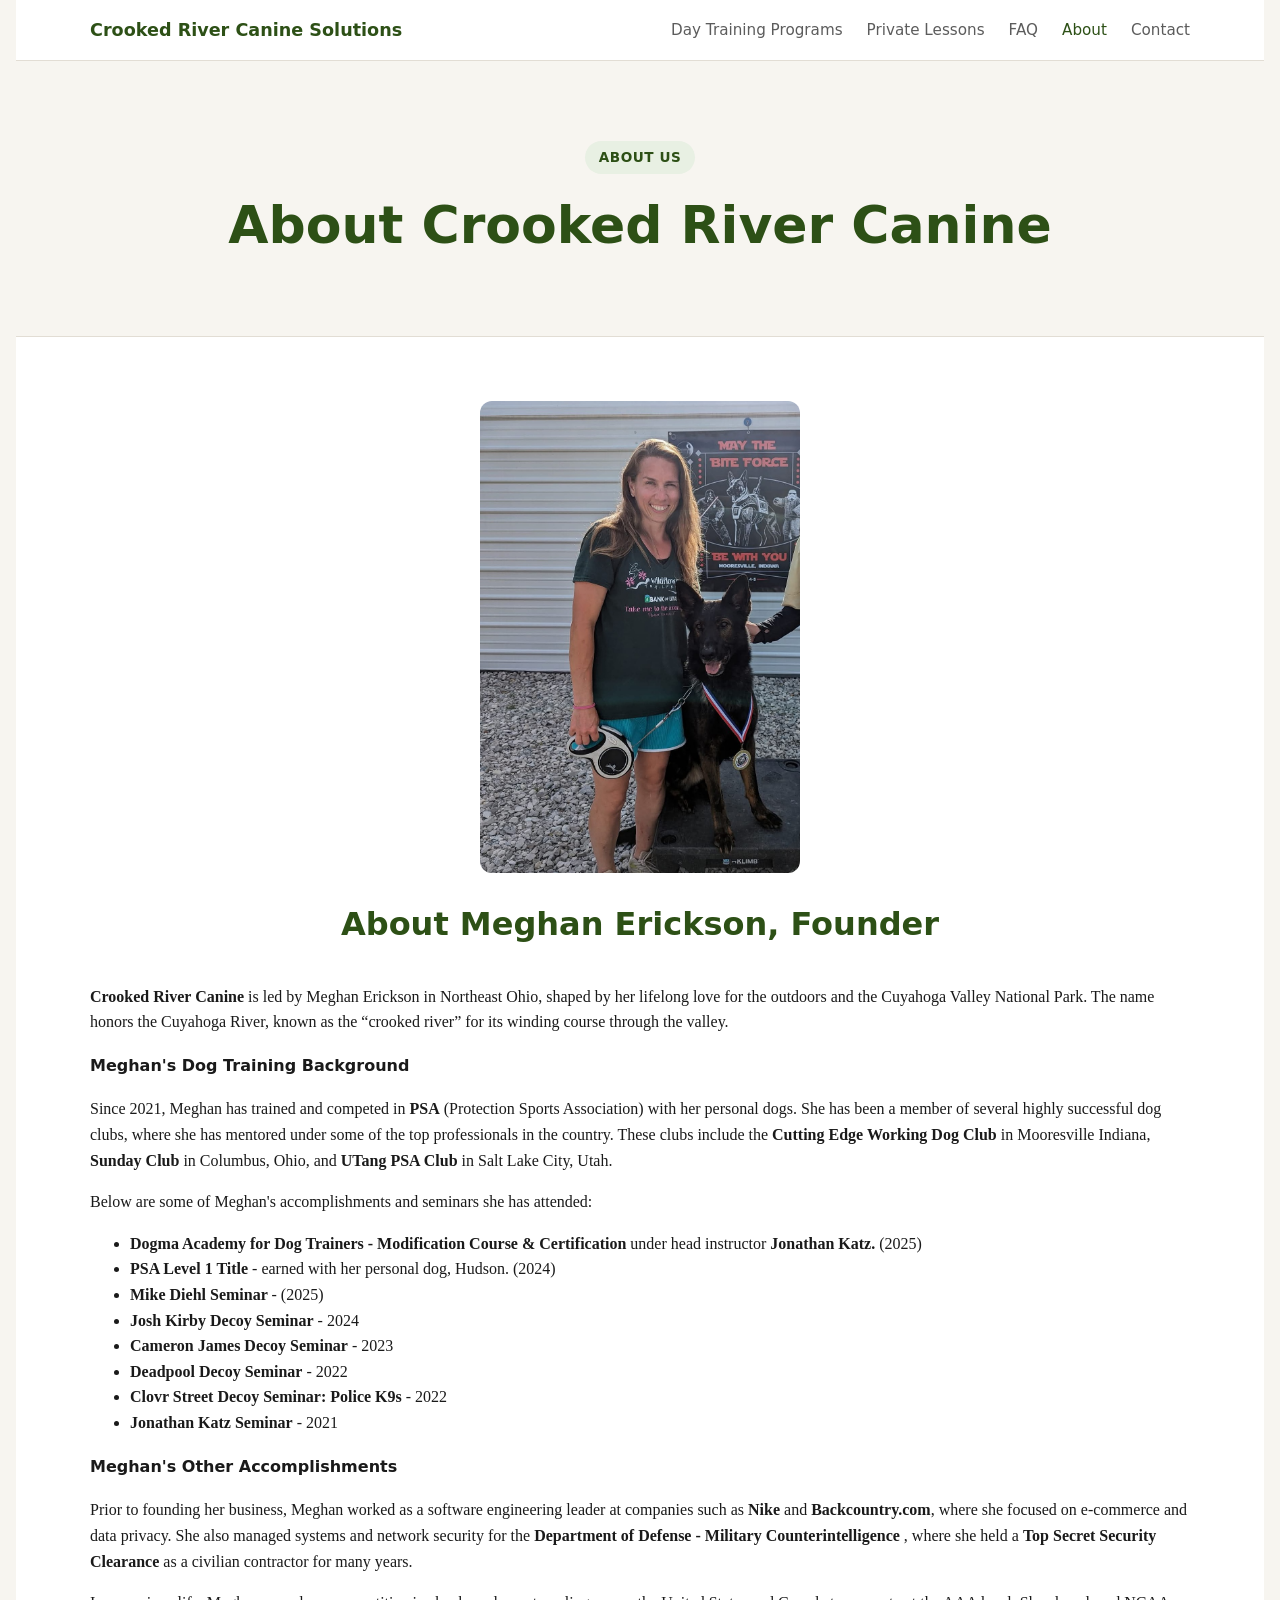
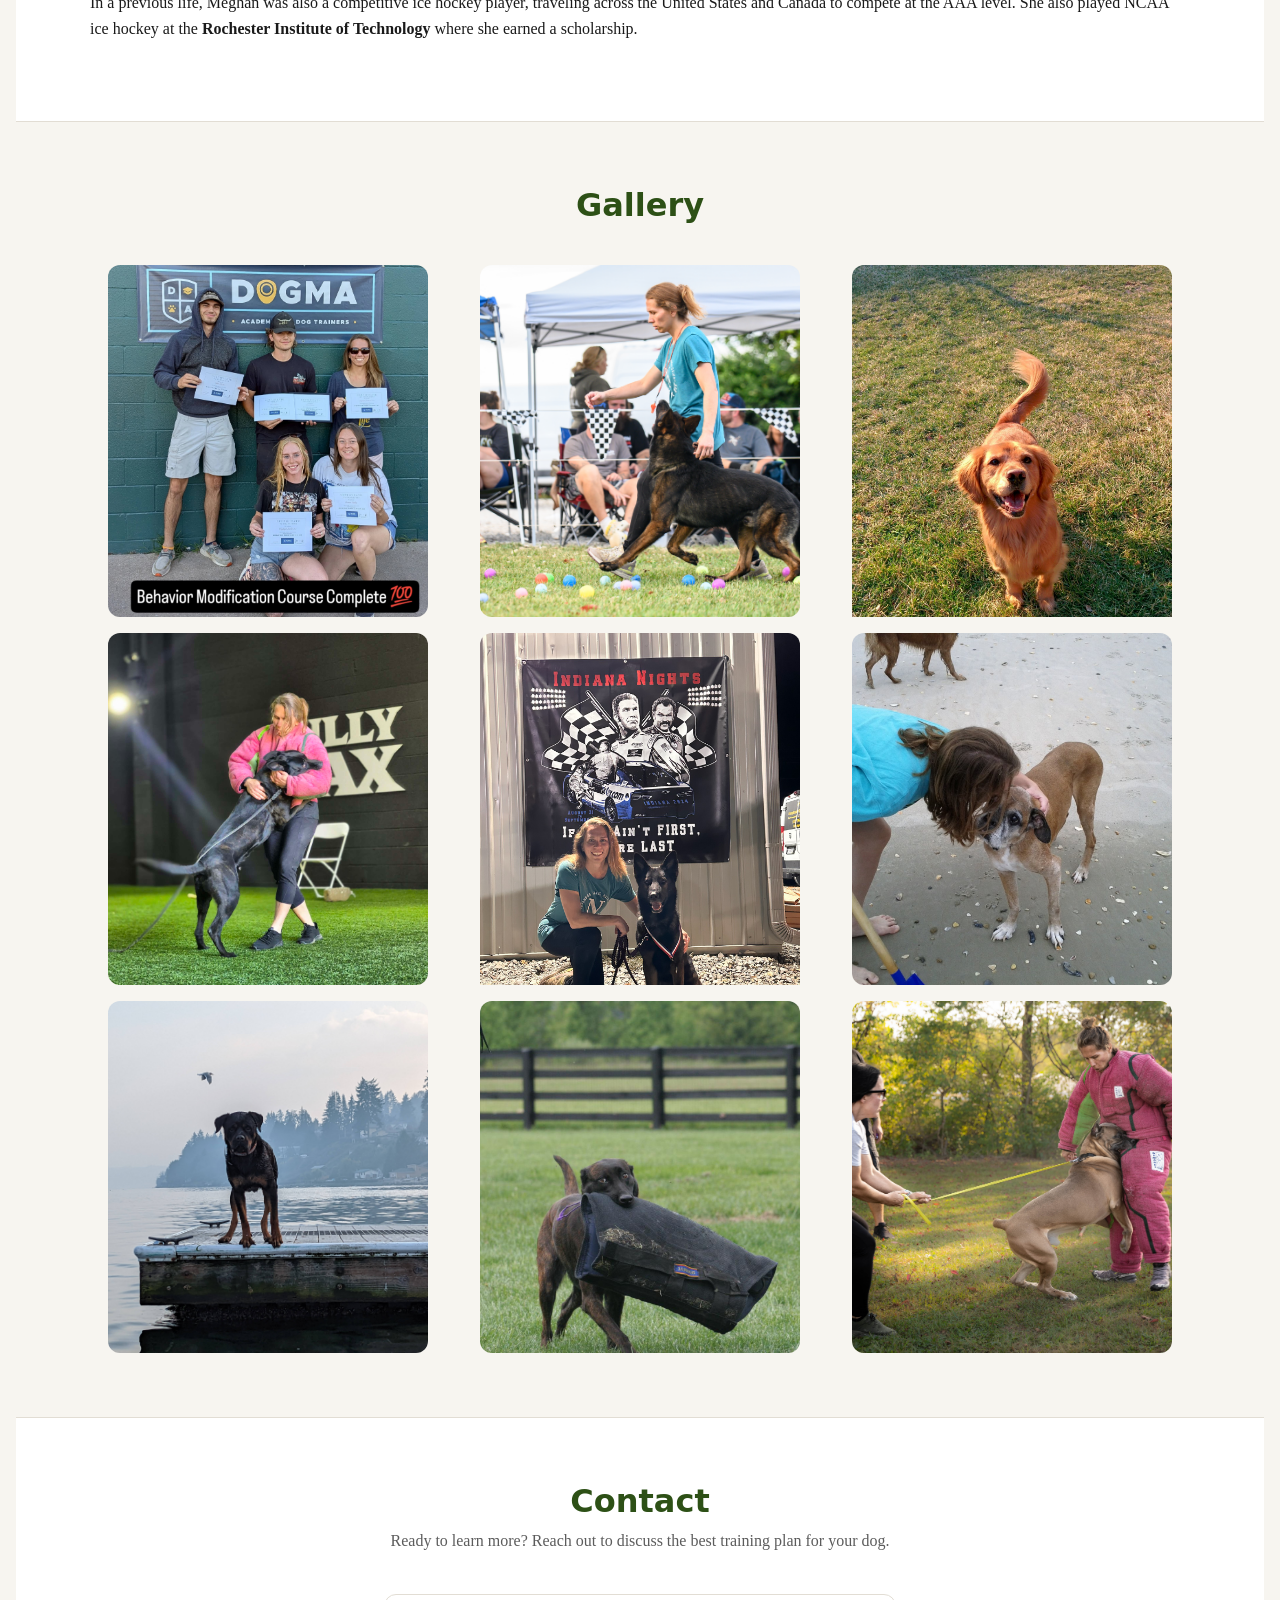
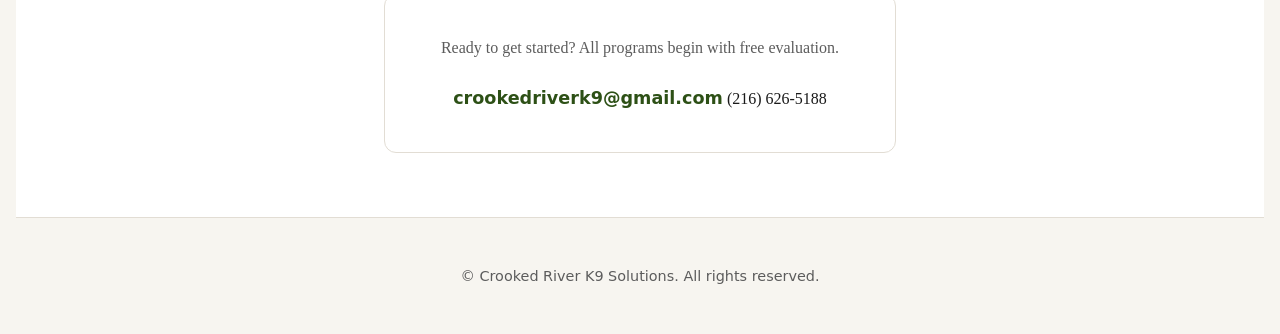
==== about.html @ ede15f4a "about section MVP" ====
<!DOCTYPE html>
<html lang="en">
<head>
  <meta charset="UTF-8">
  <meta name="viewport" content="width=device-width, initial-scale=1.0">
  <meta name="description" content="About Crooked River Canine Solutions — training philosophy, team, and approach.">
  <title>About | Crooked River Canine Solutions</title>
  <link rel="stylesheet" href="styles.css">
</head>
<body class="about">

  <header>
    <div class="container header-inner">
      <a class="logo" href="index.html">Crooked River Canine Solutions</a>
      <nav aria-label="Main">
        <ul>
          <li><a href="programs.html">Day Training Programs</a></li>
          <li><a href="privates.html">Private Lessons</a></li>
          <li><a href="faq.html">FAQ</a></li>
          <li><a href="about.html" aria-current="page">About</a></li>
          <li><a href="index.html#contact">Contact</a></li>
        </ul>
      </nav>
    </div>
  </header>

  <main>
    <section class="hero">
      <div class="container">
        <span class="hero-badge">About Us</span>
        <h1>About Crooked River Canine</h1>
      </div>
    </section>

    <section>
      <div class="container">
        <div class="about-image">
          <img src="images/website_images/hudson_psa1_medal copy.jpeg" alt="Trainer working with a dog">
        </div>
        <div class="section-header">
          <h2>About Meghan Erickson, Founder</h2>
        </div>
        <div class="about-copy">
            <p>
                <b>Crooked River Canine</b> is led by Meghan Erickson in Northeast Ohio, shaped by her lifelong love for the outdoors 
                and the Cuyahoga Valley National Park. The name honors the Cuyahoga River, known as the “crooked river” for its
                winding course through the valley.
            </p>
            <h4> Meghan's Dog Training Background</h4>
            <p>
                Since 2021, Meghan has trained and competed in <b> PSA</b> (Protection Sports Association) with her personal dogs.
                She has been a member of several highly successful dog clubs, where she has mentored under some of the top 
                professionals in the country. These clubs include the <b>Cutting Edge Working Dog Club</b> in Mooresville Indiana, 
                <b>Sunday Club</b> in Columbus, Ohio, and <b>UTang PSA Club</b> in Salt Lake City, Utah.
            </p>
            <p> Below are some of Meghan's accomplishments and seminars she has attended:</p>
            <ul>
                <li><b> Dogma Academy for Dog Trainers - Modification Course & Certification</b> under head instructor <b>Jonathan Katz.</b> (2025) </li>
                <li><b> PSA Level 1 Title </b> - earned with her personal dog, Hudson. (2024)</li>
                <li><b>Mike Diehl Seminar </b> - (2025)</li>
                <li><b>Josh Kirby Decoy Seminar</b> - 2024</li>
                <li><b>Cameron James Decoy Seminar</b> - 2023</li>
                <li><b>Deadpool Decoy Seminar</b> - 2022</li>
                <li><b>Clovr Street Decoy Seminar: Police K9s</b> - 2022</li>
                <li><b>Jonathan Katz Seminar</b> - 2021</li>
            </ul>
            <h4> Meghan's Other Accomplishments</h4>
            <p>
                Prior to founding her business, Meghan worked as a software engineering leader at companies such as <b>Nike</b> and <b>Backcountry.com</b>,
                where she focused on e-commerce and data privacy. 
                She also managed systems and network security for the <b>Department of Defense - Military Counterintelligence </b>, 
                where she held a <b>Top Secret Security Clearance</b> as a civilian contractor for many years. 
             </p>
             <p>
               In a previous life, Meghan was also a competitive ice hockey player, traveling across the United States and Canada to 
               compete at the AAA level. She also played NCAA ice hockey at the <b>Rochester Institute of Technology</b> 
               where she earned a scholarship.
             </p>
        </div>
      </div>
    </section>
    
    <section>
      <div class="container">
        <div class="section-header">
          <h2>Gallery</h2>
        </div>
        <div class="image-grid">
          <div><img src="images/website_images/dogma_academy_behavior_mod.jpg" alt="Dogma Academy Behavior Modification Course under Jonathan Katz"></div>
          <div><img src="images/website_images/hudson_psa1_trial_heeling.jpg" alt="PSA Trial Heeling"></div>
          <div><img src="images/website_images/sadie_happy.jpg" alt="Happy dog after training"></div>
          <div><img src="images/website_images/bullymax_decoying.jpeg" alt="Decoying at the Bullymax Promotional Event"></div>
          <div><img src="images/website_images/hudson_psa1_medal_night_trial.jpg" alt="PSA 1 Night Trial with Medal"></div>
          <div><img src="images/website_images/tucker_elder.jpg" alt="Tucker, the 14 Year Old Boxer on his last Vacation"></div>
          <div><img src="images/website_images/pilar_pnw.jpg" alt="Off Leash Adventures with my Rottweiler"></div>
          <div><img src="images/website_images/alma_side_eye.jpg" alt="Off Leash Adventures with my Rottweiler"></div>
          <div><img src="images/website_images/decoying2.jpeg" alt="Off Leash Adventures with my Rottweiler"></div>
        </div>
      </div>
    </section>

    <section id="contact">
      <div class="container">
        <div class="section-header">
          <h2>Contact</h2>
          <p>Ready to learn more? Reach out to discuss the best training plan for your dog.</p>
        </div>
        <div class="contact-box">
          <p>Ready to get started? All programs begin with free evaluation.</p>
          <a class="contact-email" href="mailto:crookedriverk9@gmail.com">crookedriverk9@gmail.com</a>
          ‪(216) 626-5188
        </div>
      </div>
    </section>
  </main>

  <footer>
    <div class="container">
      <p>&copy; <span id="year"></span> Crooked River K9 Solutions. All rights reserved.</p>
    </div>
  </footer>

  <script src="scripts.js"></script>
</body>
</html>
---- styles.css ----
:root {
  --color-bg: #f7f5f0;
  --color-surface: #ffffff;
  --color-text: #1a1a1a;
  --color-muted: #5c5c5c;
  --color-accent: #2d5016;
  --color-accent-light: #4a7c2a;
  --color-river: #3a7ca5;
  --color-border: #e2ddd4;
  --max-width: 1100px;
  --radius: 12px;
}

*,
*::before,
*::after {
  box-sizing: border-box;
}

html {
  scroll-behavior: smooth;
}

body {
  margin: 0;
  padding-inline: 1rem;
  font-family: Georgia, "Times New Roman", serif;
  color: var(--color-text);
  background: var(--color-bg);
  line-height: 1.6;
}

h1, h2, h3, h4 {
  font-family: system-ui, -apple-system, "Segoe UI", sans-serif;
  line-height: 1.2;
}

a {
  color: var(--color-accent-light);
}

.container {
  width: min(100% - 2rem, var(--max-width));
  margin-inline: auto;
}

header {
  background: var(--color-surface);
  border-bottom: 1px solid var(--color-border);
  position: sticky;
  top: 0;
  z-index: 10;
}

.header-inner {
  display: flex;
  align-items: center;
  justify-content: space-between;
  padding: 1rem 0;
  gap: 1rem;
}

.logo {
  font-family: system-ui, -apple-system, "Segoe UI", sans-serif;
  font-weight: 700;
  font-size: 1.1rem;
  color: var(--color-accent);
  text-decoration: none;
}

nav ul {
  display: flex;
  gap: 1.5rem;
  list-style: none;
  margin: 0;
  padding: 0;
}

nav a {
  text-decoration: none;
  color: var(--color-muted);
  font-family: system-ui, -apple-system, "Segoe UI", sans-serif;
  font-size: 0.95rem;
}

nav a:hover,
nav a[aria-current="page"] {
  color: var(--color-accent);
}

.hero {
  padding: 5rem 0 4rem;
  text-align: center;
}

body.programs .hero {
  padding: 4.5rem 0 3.5rem;
}

.hero-badge {
  display: inline-block;
  background: #e8f0e3;
  color: var(--color-accent);
  font-family: system-ui, -apple-system, "Segoe UI", sans-serif;
  font-size: 0.85rem;
  font-weight: 600;
  letter-spacing: 0.04em;
  text-transform: uppercase;
  padding: 0.35rem 0.85rem;
  border-radius: 999px;
  margin-bottom: 1.25rem;
}

.hero h1 {
  font-size: clamp(2rem, 5vw, 3.25rem);
  margin: 0 0 1rem;
  color: var(--color-accent);
}

.hero p {
  font-size: 1.15rem;
  color: var(--color-muted);
  max-width: 38rem;
  margin: 0 auto 1.5rem;
}

/* Allow wider hero text on the About page */
body.about .hero p {
  max-width: 60rem;
  width: min(60rem, 100%);
}
.path-flow {
  display: flex;
  align-items: center;
  justify-content: center;
  flex-wrap: wrap;
  gap: 0.5rem 0.75rem;
  font-family: system-ui, -apple-system, "Segoe UI", sans-serif;
  font-size: 0.95rem;
  font-weight: 600;
  color: var(--color-river);
  margin-bottom: 2rem;
}

.path-flow span {
  color: var(--color-muted);
  font-weight: 400;
}

.btn {
  display: inline-block;
  background: var(--color-accent);
  color: #fff;
  font-family: system-ui, -apple-system, "Segoe UI", sans-serif;
  font-weight: 600;
  text-decoration: none;
  padding: 0.85rem 1.75rem;
  border-radius: var(--radius);
  transition: background 0.2s;
}

.btn:hover {
  background: var(--color-accent-light);
  color: #fff;
}

.btn-outline {
  background: transparent;
  color: var(--color-accent);
  border: 2px solid var(--color-accent);
  margin-left: 0.75rem;
}

.btn-outline:hover {
  background: var(--color-accent);
  color: #fff;
}

section {
  padding: 4rem 0;
}

section:nth-of-type(even) {
  background: var(--color-surface);
  border-block: 1px solid var(--color-border);
}

.section-header {
  text-align: center;
  margin-bottom: 2.5rem;
}

.section-header h2 {
  font-size: clamp(1.5rem, 3vw, 2rem);
  margin: 0 0 0.5rem;
  color: var(--color-accent);
}

.section-header p {
  color: var(--color-muted);
  margin: 0;
  max-width: 36rem;
  margin-inline: auto;
}

.subsection-header {
  display: grid;
  justify-items: center;
  gap: 0.75rem;
  margin: 0 auto 2rem;
  text-align: center;
  max-width: 48rem;
  width: min(48rem, 100%);
}

.subsection-header h3 {
  margin: 0;
  color: var(--color-accent);
  font-size: 1.45rem;
}

.subsection-header p {
  margin: 0;
  color: var(--color-muted);
  width: 100%;
  max-width: 48rem;
  font-family: Georgia, "Times New Roman", serif;
  font-size: 1rem;
  line-height: 1.75;
}

.about-image {
  max-width: 20rem;
  margin: 0 auto 2rem;
}

.about-image img {
  width: 100%;
  height: auto;
  display: block;
  border-radius: var(--radius);
}

.image-grid {
  display: grid;
  grid-template-columns: repeat(auto-fit, minmax(18rem, 1fr));
  gap: 1rem;
  justify-items: center;
  align-items: stretch;
}

.image-grid > div {
  width: min(20rem, 100%);
  height: 22rem; /* 10% taller than 20rem */
  overflow: hidden;
  display: grid;
}

.image-grid img {
  width: 100%;
  height: 100%;
  object-fit: cover;
  object-position: center;
  display: block;
  border-radius: var(--radius);
}

.card,
.program-card {
  background: var(--color-surface);
  border: 1px solid var(--color-border);
  border-radius: var(--radius);
  padding: 1.75rem;
}

.program-card {
  padding: 2rem;
  position: relative;
  display: flex;
  flex-direction: column;
  height: 100%;
}

section:nth-of-type(even) .card,
section:nth-of-type(even) .program-card {
  background: var(--color-bg);
}

.program-card.featured {
  border-color: var(--color-accent);
  box-shadow: 0 4px 24px rgba(45, 80, 22, 0.08);
}

.program-label {
  display: inline-block;
  font-family: system-ui, -apple-system, "Segoe UI", sans-serif;
  font-size: 0.75rem;
  font-weight: 700;
  letter-spacing: 0.08em;
  text-transform: uppercase;
  padding: 0.3rem 0.65rem;
  border-radius: 999px;
  margin-bottom: 0.85rem;
}

.label-foundation { background: #e8f0e3; color: var(--color-accent); }
.label-flagship { background: var(--color-accent); color: #fff; }
.label-graduate { background: #e3eef5; color: var(--color-river); }
.label-private { background: #d6e8f4; color: var(--color-river); }

.card h3,
.program-card h3 {
  margin: 0 0 0.5rem;
  color: var(--color-accent);
}

.card h3 {
  font-size: 1.15rem;
}

.program-card h3 {
  margin-bottom: 0.25rem;
  font-size: 1.65rem;
}

.program-tier,
.program-tagline,
.program-meta,
.program-next,
.program-card h4,
.program-card ul,
.program-card li,
.program-best-for,
.compare-table,
.faq-list,
.faq-item,
.contact-box,
.contact-email,
.contact-phone,
.about-content,
.about-highlight {
  margin: 0;
}

.card p,
.about-content p,
.program-best-for,
.compare-table td,
.faq-item p,
.contact-box p {
  color: var(--color-muted);
}

.about-content {
  display: grid;
  grid-template-columns: 1fr 1fr;
  gap: 2.5rem;
  align-items: center;
  padding: 1rem 1rem 0;
}

@media (max-width: 760px) {
  .about-content {
    grid-template-columns: 1fr;
    gap: 1.5rem;
    padding-inline: 1rem;
  }
}

.about-content p {
  font-family: system-ui, -apple-system, "Segoe UI", sans-serif;
  font-size: 1rem;
  line-height: 1.75;
}

#about .section-header.about-header {
  text-align: left;
  margin-bottom: 1.5rem;
}

.about-highlight {
  background: var(--color-accent);
  color: #fff;
  border-radius: var(--radius);
  padding: 2rem;
}

.about-highlight h3 {
  margin: 0 0 0.75rem;
  font-size: 1.25rem;
}

.about-highlight p {
  margin: 0;
  opacity: 0.9;
}

.about-content p:last-child {
  margin-bottom: 0;
}

.contact-box {
  background: var(--color-surface);
  border: 1px solid var(--color-border);
  border-radius: var(--radius);
  padding: 2.5rem;
  text-align: center;
  max-width: 32rem;
  margin-inline: auto;
}

.contact-box p {
  margin: 0 0 1.5rem;
}

.contact-email,
.contact-phone {
  font-family: system-ui, -apple-system, "Segoe UI", sans-serif;
  font-size: 1.1rem;
  font-weight: 600;
  color: var(--color-accent);
  text-decoration: none;
}

.contact-email:hover {
  text-decoration: underline;
}

.contact-phone {
  display: block;
  margin-top: 0.5rem;
}

.programs-grid {
  display: grid;
  grid-template-columns: repeat(auto-fit, minmax(300px, 1fr));
  gap: 1.75rem;
  align-items: start;
}

.program-tier {
  font-family: system-ui, -apple-system, "Segoe UI", sans-serif;
  font-size: 0.85rem;
  color: var(--color-muted);
  margin: 0 0 0.75rem;
}

.program-tagline {
  font-style: italic;
  color: var(--color-river);
  margin: 0 0 1.25rem;
  font-size: 1rem;
}

.program-meta {
  display: flex;
  gap: 1.25rem;
  flex-wrap: wrap;
  margin-bottom: 1.25rem;
  padding-bottom: 1.25rem;
  border-bottom: 1px solid var(--color-border);
  font-family: system-ui, -apple-system, "Segoe UI", sans-serif;
}

.program-meta div strong {
  display: block;
  font-size: 1.35rem;
  color: var(--color-accent);
  line-height: 1.3;
}

.program-meta div span {
  font-size: 0.85rem;
  color: var(--color-muted);
}

.program-best-for {
  font-size: 0.98rem;
  color: var(--color-text);
  margin: 0 0 1rem;
}

.program-best-for strong,
.program-card h4 {
  font-family: system-ui, -apple-system, "Segoe UI", sans-serif;
}

.program-card h4 {
  font-size: 0.9rem;
  text-transform: uppercase;
  letter-spacing: 0.06em;
  color: var(--color-accent);
  margin: 0 0 0.65rem;
}

.program-card ul {
  margin: 0 0 1.5rem;
  padding-left: 1.2rem;
  color: var(--color-muted);
  font-size: 0.98rem;
}

.program-card li {
  margin-bottom: 0.4rem;
}

.program-card li:last-child {
  margin-bottom: 0;
}

.program-next {
  margin-top: auto;
  padding-top: 1rem;
  font-family: system-ui, -apple-system, "Segoe UI", sans-serif;
  font-size: 0.9rem;
  color: var(--color-muted);
}

.program-next strong {
  color: var(--color-accent);
}

.program-card .btn {
  width: 100%;
  text-align: center;
  margin-top: 1rem;
}

.faq-list {
  max-width: 40rem;
  margin-inline: auto;
}

.faq-item {
  border-bottom: 1px solid var(--color-border);
  padding: 1.25rem 0;
}

.faq-item:first-child {
  padding-top: 0;
}

.faq-item h3 {
  margin: 0 0 0.5rem;
  font-size: 1.05rem;
  color: var(--color-accent);
}

.faq-item p {
  margin: 0;
  color: var(--color-muted);
  font-size: 0.98rem;
}

footer {
  padding: 2rem 0;
  text-align: center;
  color: var(--color-muted);
  font-size: 0.9rem;
  font-family: system-ui, -apple-system, "Segoe UI", sans-serif;
}

@media (max-width: 640px) {
  nav ul {
    gap: 1rem;
  }

  .hero {
    padding: 3.5rem 0 3rem;
  }

  .btn-outline {
    margin-left: 0;
    margin-top: 0.75rem;
  }

  .about-content,
  .program-meta {
    grid-template-columns: 1fr;
  }

  .program-meta {
    flex-direction: column;
    gap: 0.75rem;
  }
}
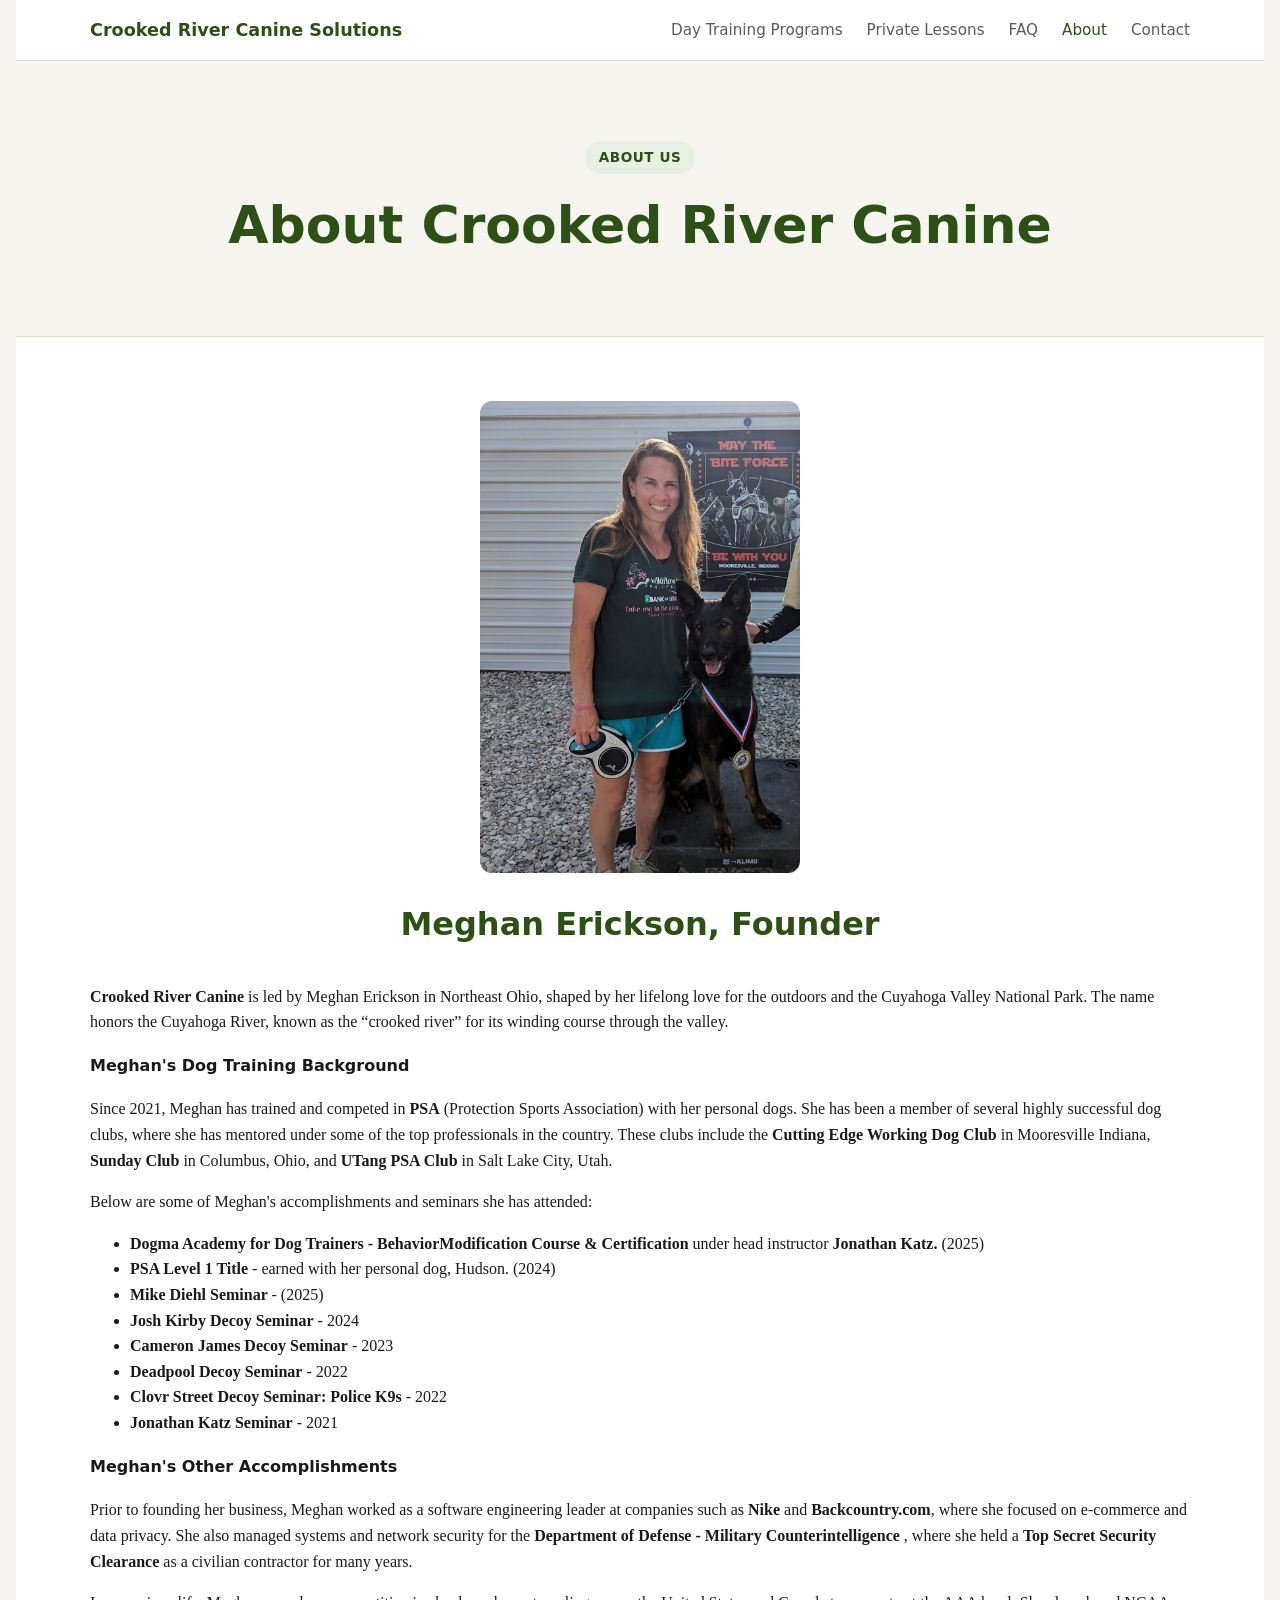
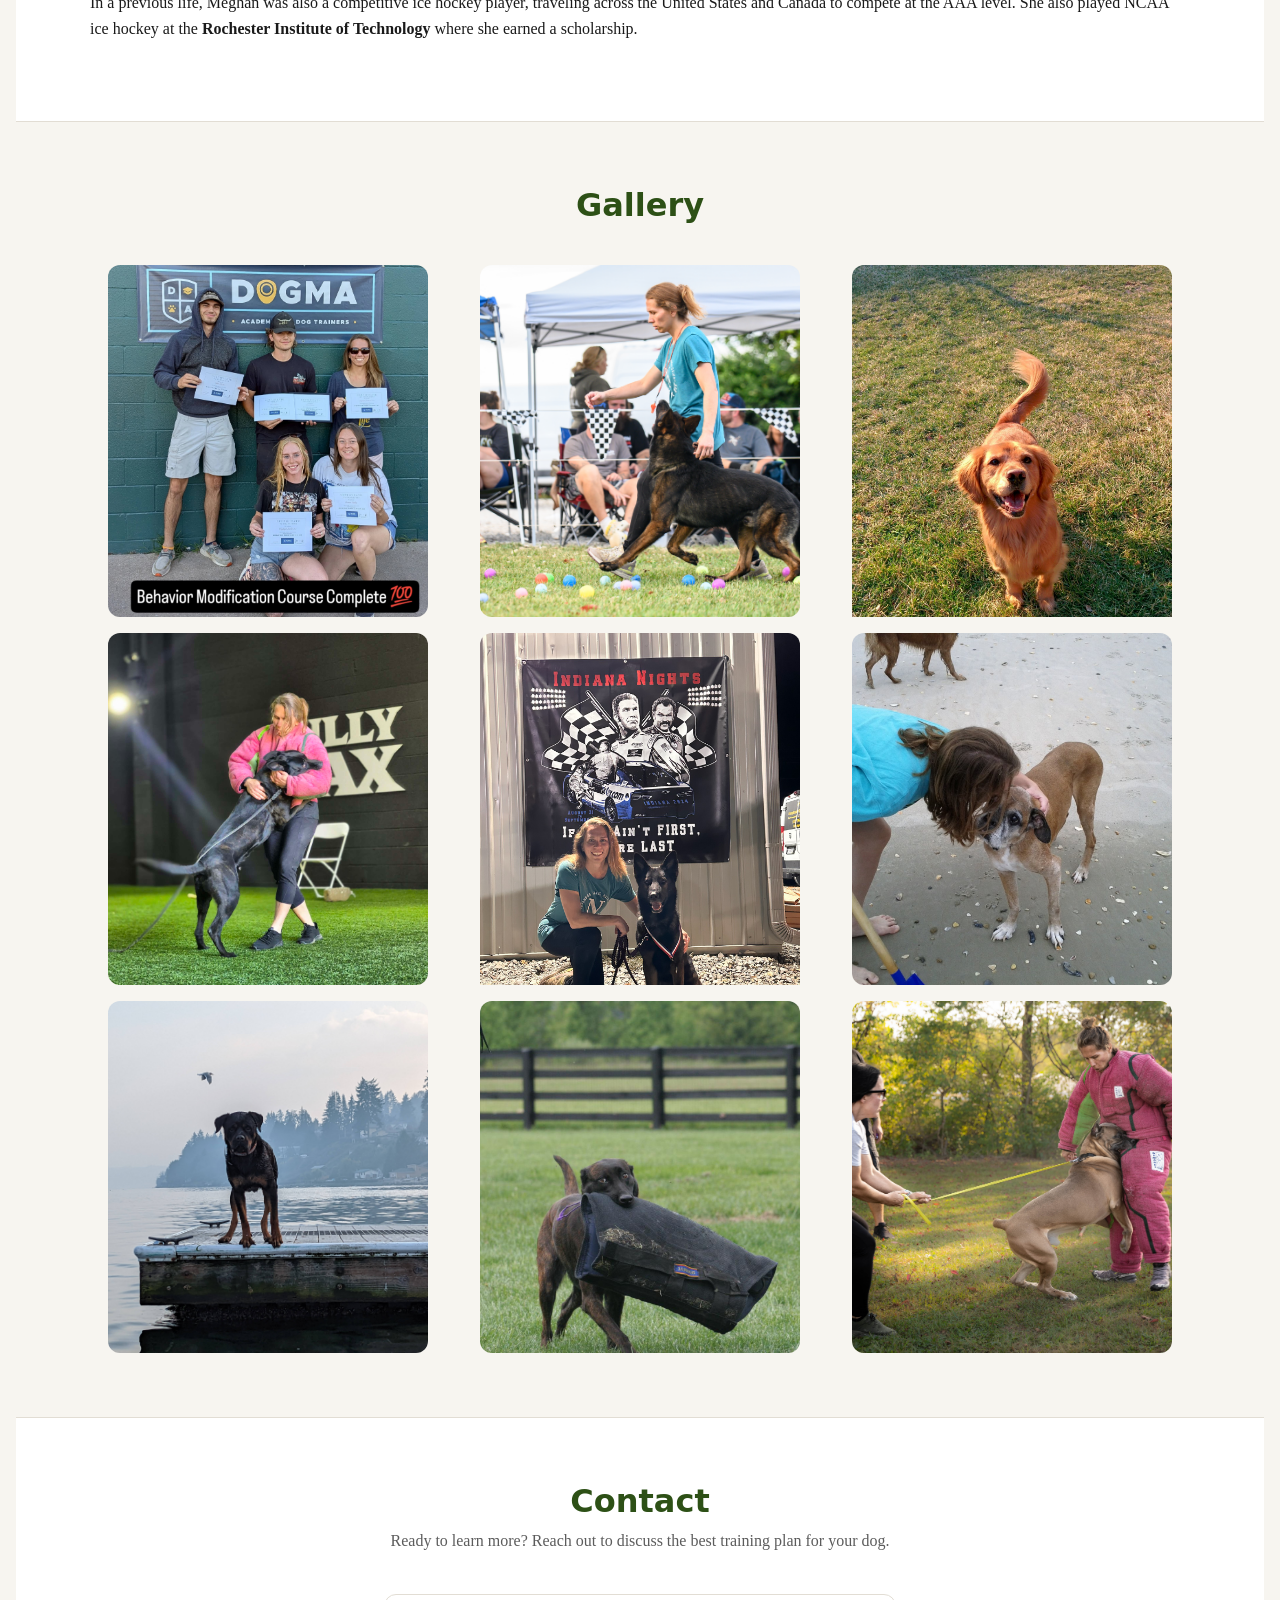
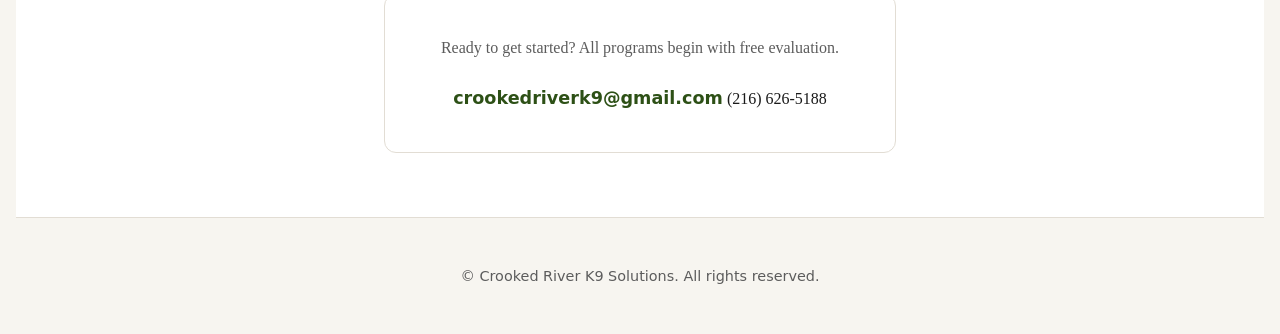
==== commit d8ad4373: "minor fixes on about page" ====
--- a/about.html
+++ b/about.html
@@ -38,7 +38,7 @@
           <img src="images/website_images/hudson_psa1_medal copy.jpeg" alt="Trainer working with a dog">
         </div>
         <div class="section-header">
-          <h2>About Meghan Erickson, Founder</h2>
+          <h2>Meghan Erickson, Founder</h2>
         </div>
         <div class="about-copy">
             <p>
@@ -55,7 +55,7 @@
             </p>
             <p> Below are some of Meghan's accomplishments and seminars she has attended:</p>
             <ul>
-                <li><b> Dogma Academy for Dog Trainers - Modification Course & Certification</b> under head instructor <b>Jonathan Katz.</b> (2025) </li>
+                <li><b> Dogma Academy for Dog Trainers - BehaviorModification Course & Certification</b> under head instructor <b>Jonathan Katz.</b> (2025) </li>
                 <li><b> PSA Level 1 Title </b> - earned with her personal dog, Hudson. (2024)</li>
                 <li><b>Mike Diehl Seminar </b> - (2025)</li>
                 <li><b>Josh Kirby Decoy Seminar</b> - 2024</li>
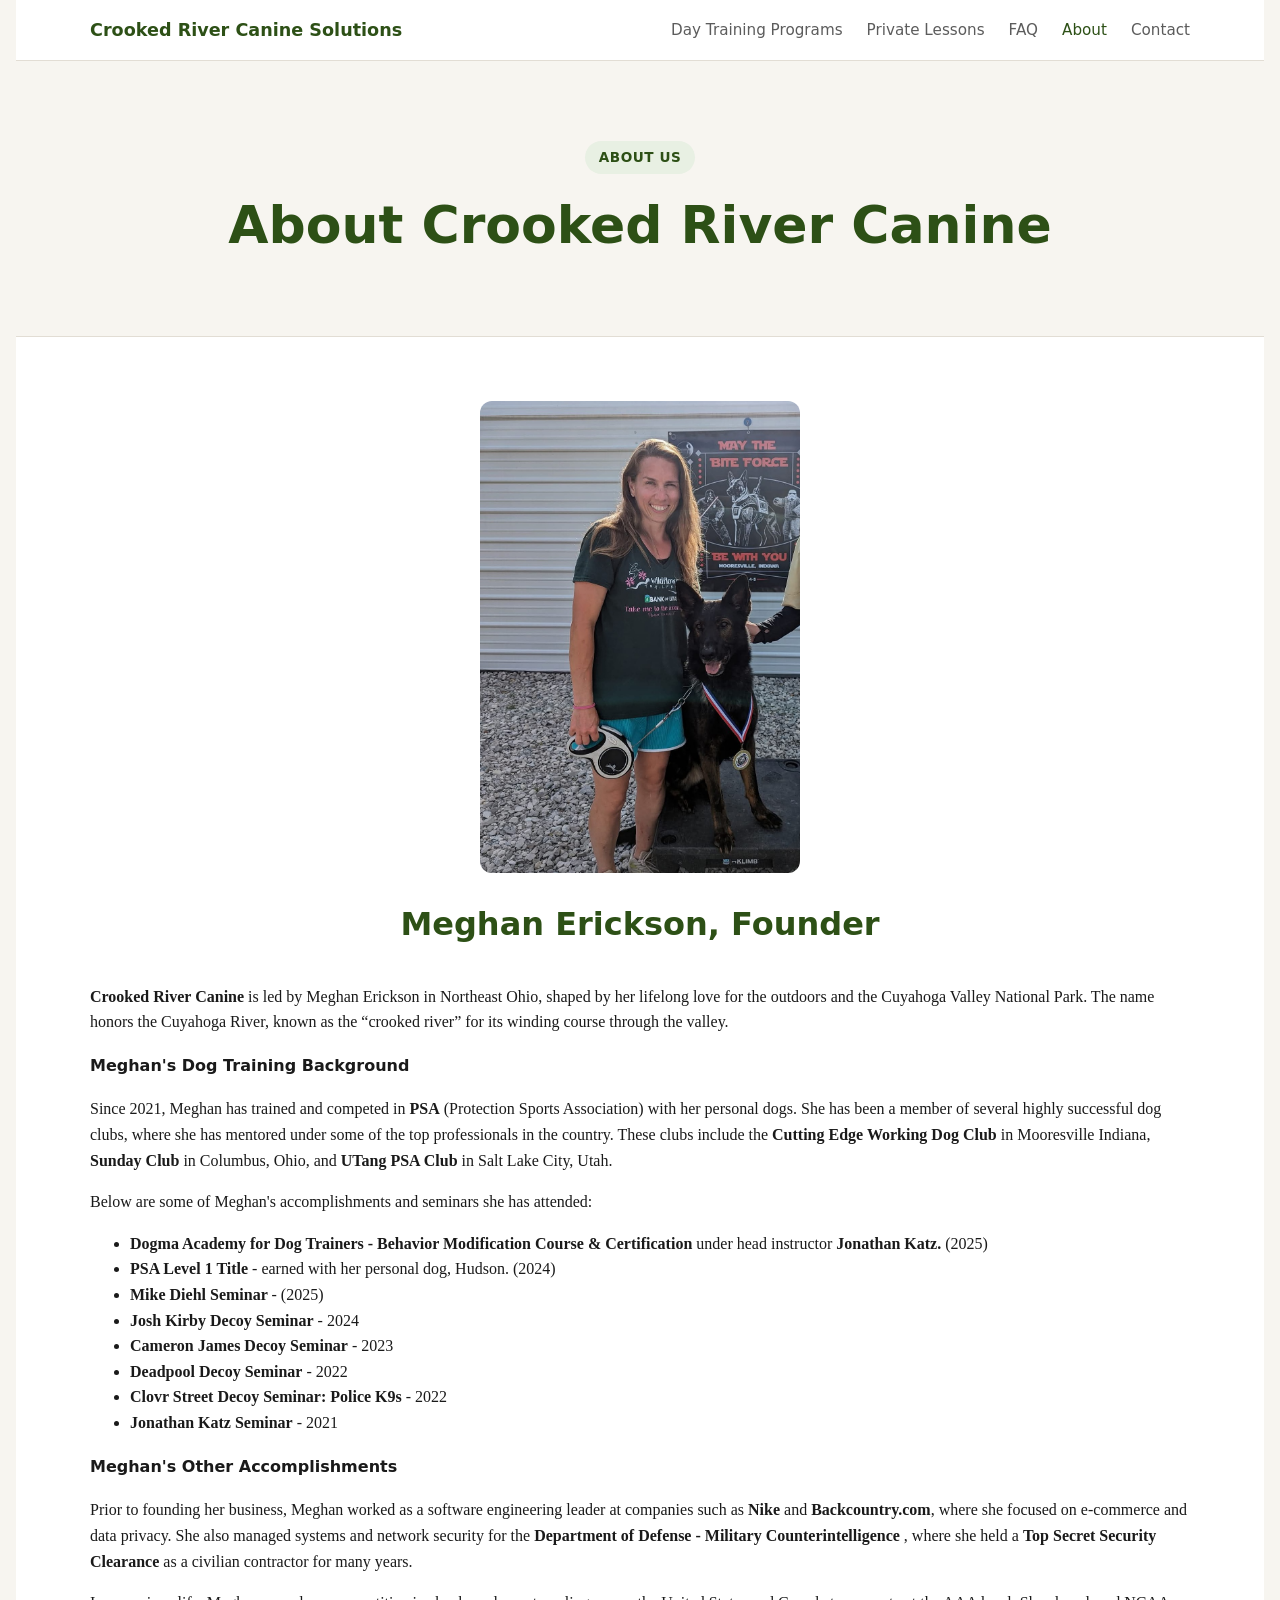
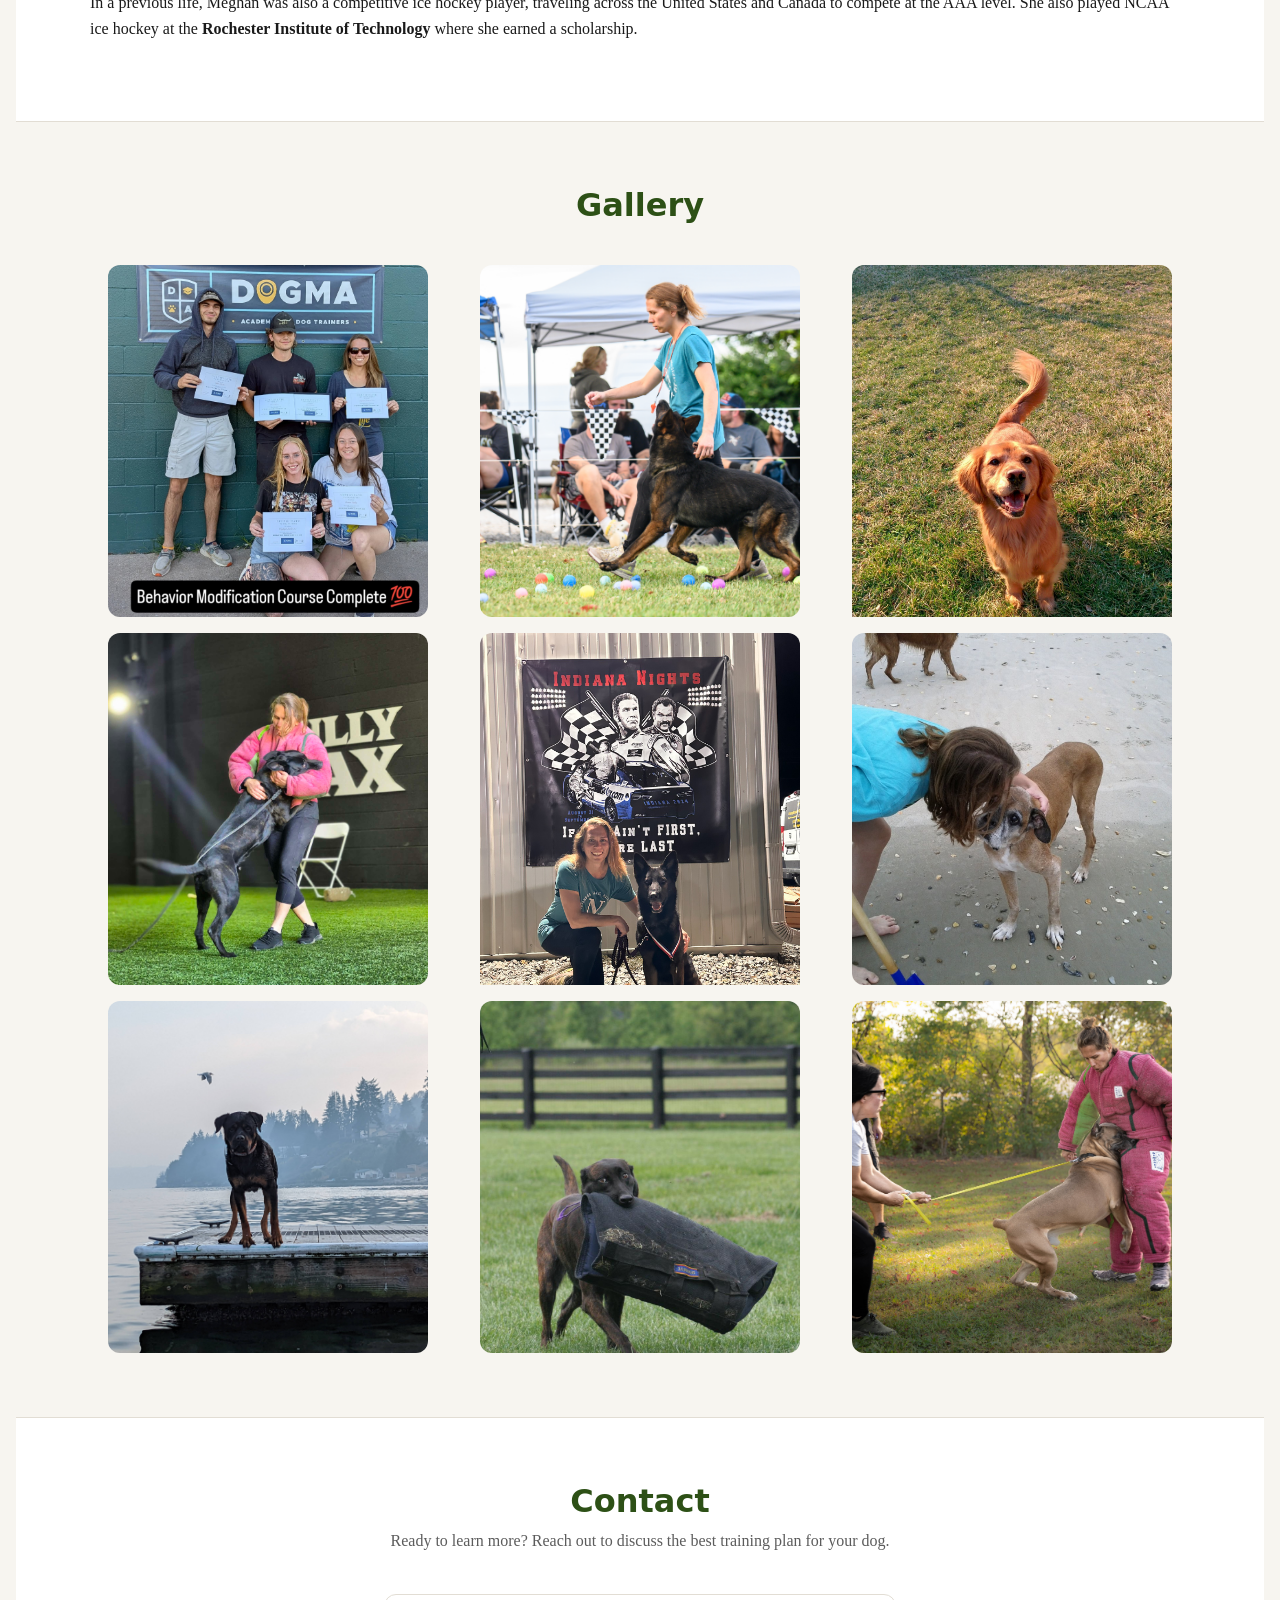
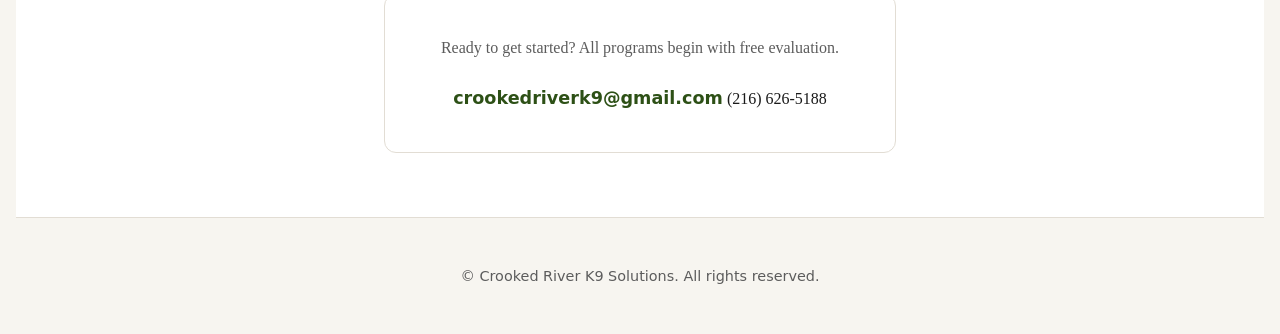
==== commit afd37ef4: "minor fixes on about page" ====
--- a/about.html
+++ b/about.html
@@ -55,7 +55,7 @@
             </p>
             <p> Below are some of Meghan's accomplishments and seminars she has attended:</p>
             <ul>
-                <li><b> Dogma Academy for Dog Trainers - BehaviorModification Course & Certification</b> under head instructor <b>Jonathan Katz.</b> (2025) </li>
+                <li><b> Dogma Academy for Dog Trainers - Behavior Modification Course & Certification</b> under head instructor <b>Jonathan Katz.</b> (2025) </li>
                 <li><b> PSA Level 1 Title </b> - earned with her personal dog, Hudson. (2024)</li>
                 <li><b>Mike Diehl Seminar </b> - (2025)</li>
                 <li><b>Josh Kirby Decoy Seminar</b> - 2024</li>
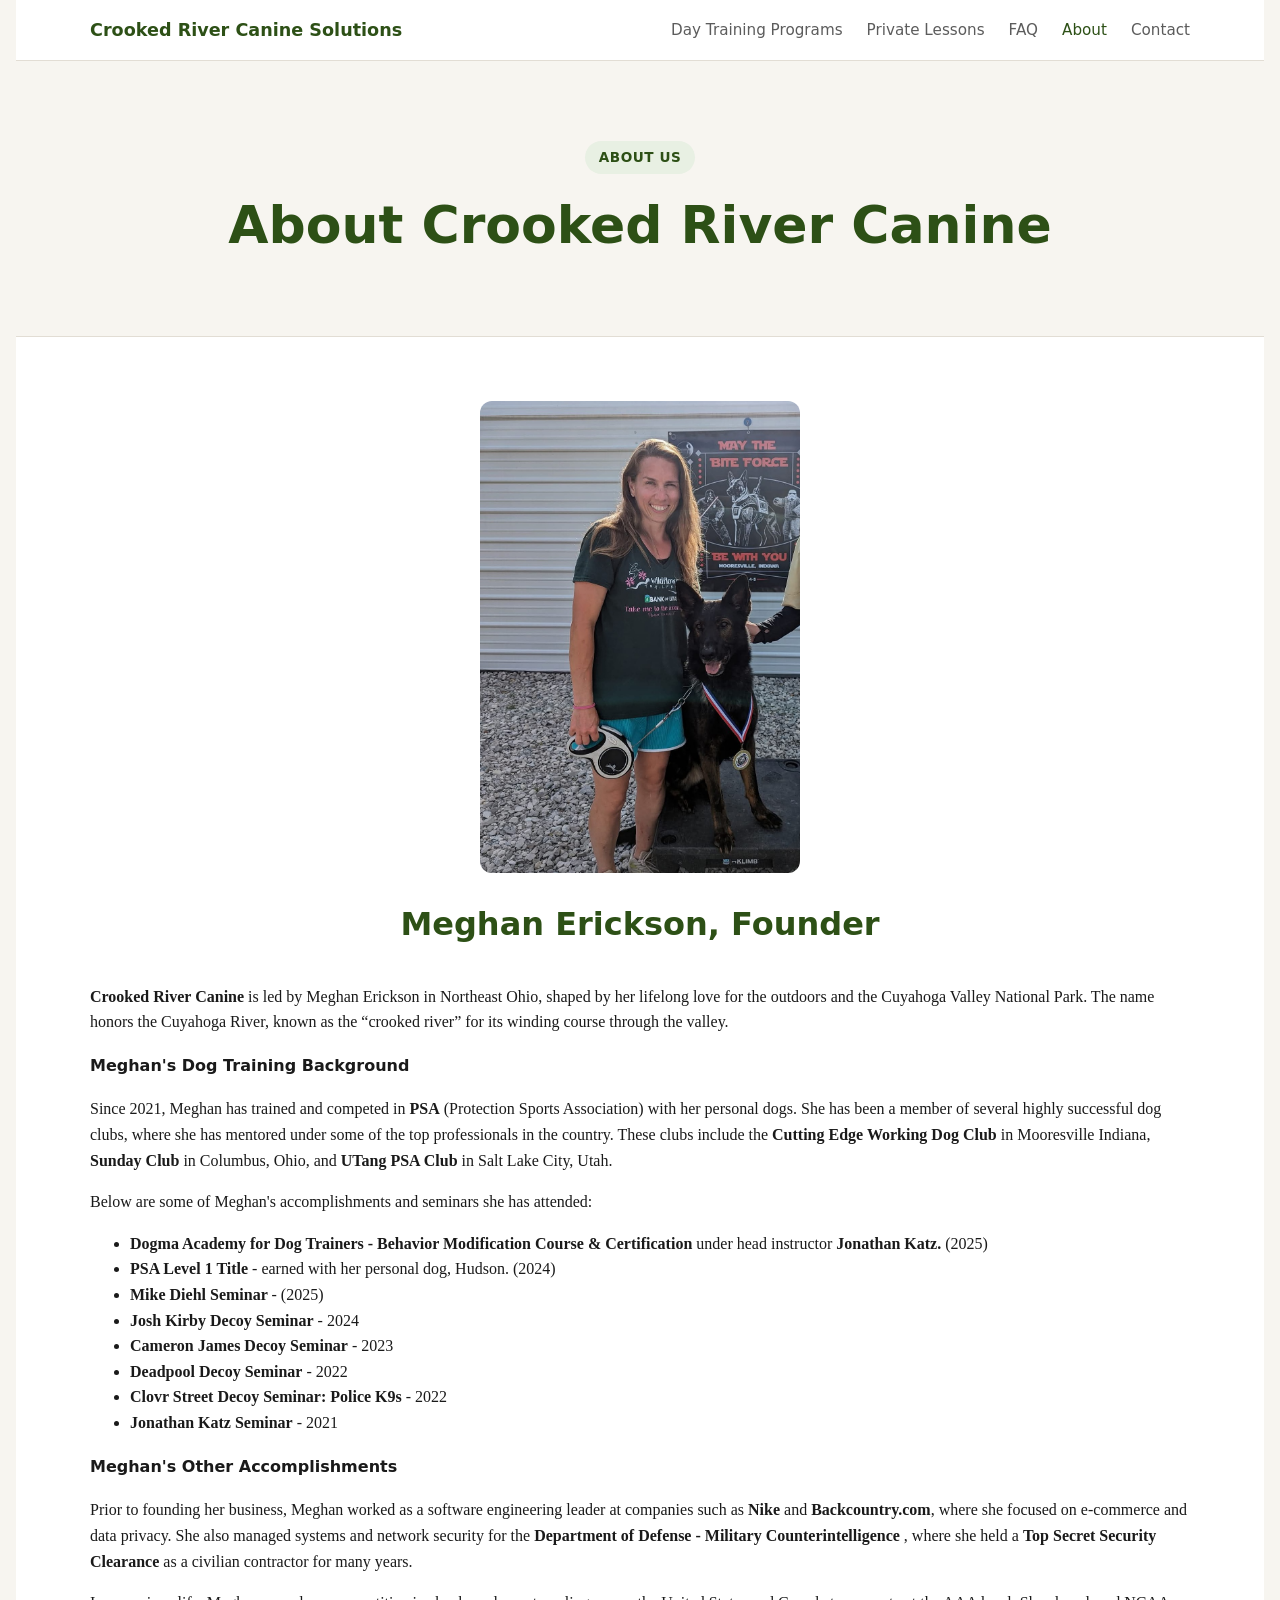
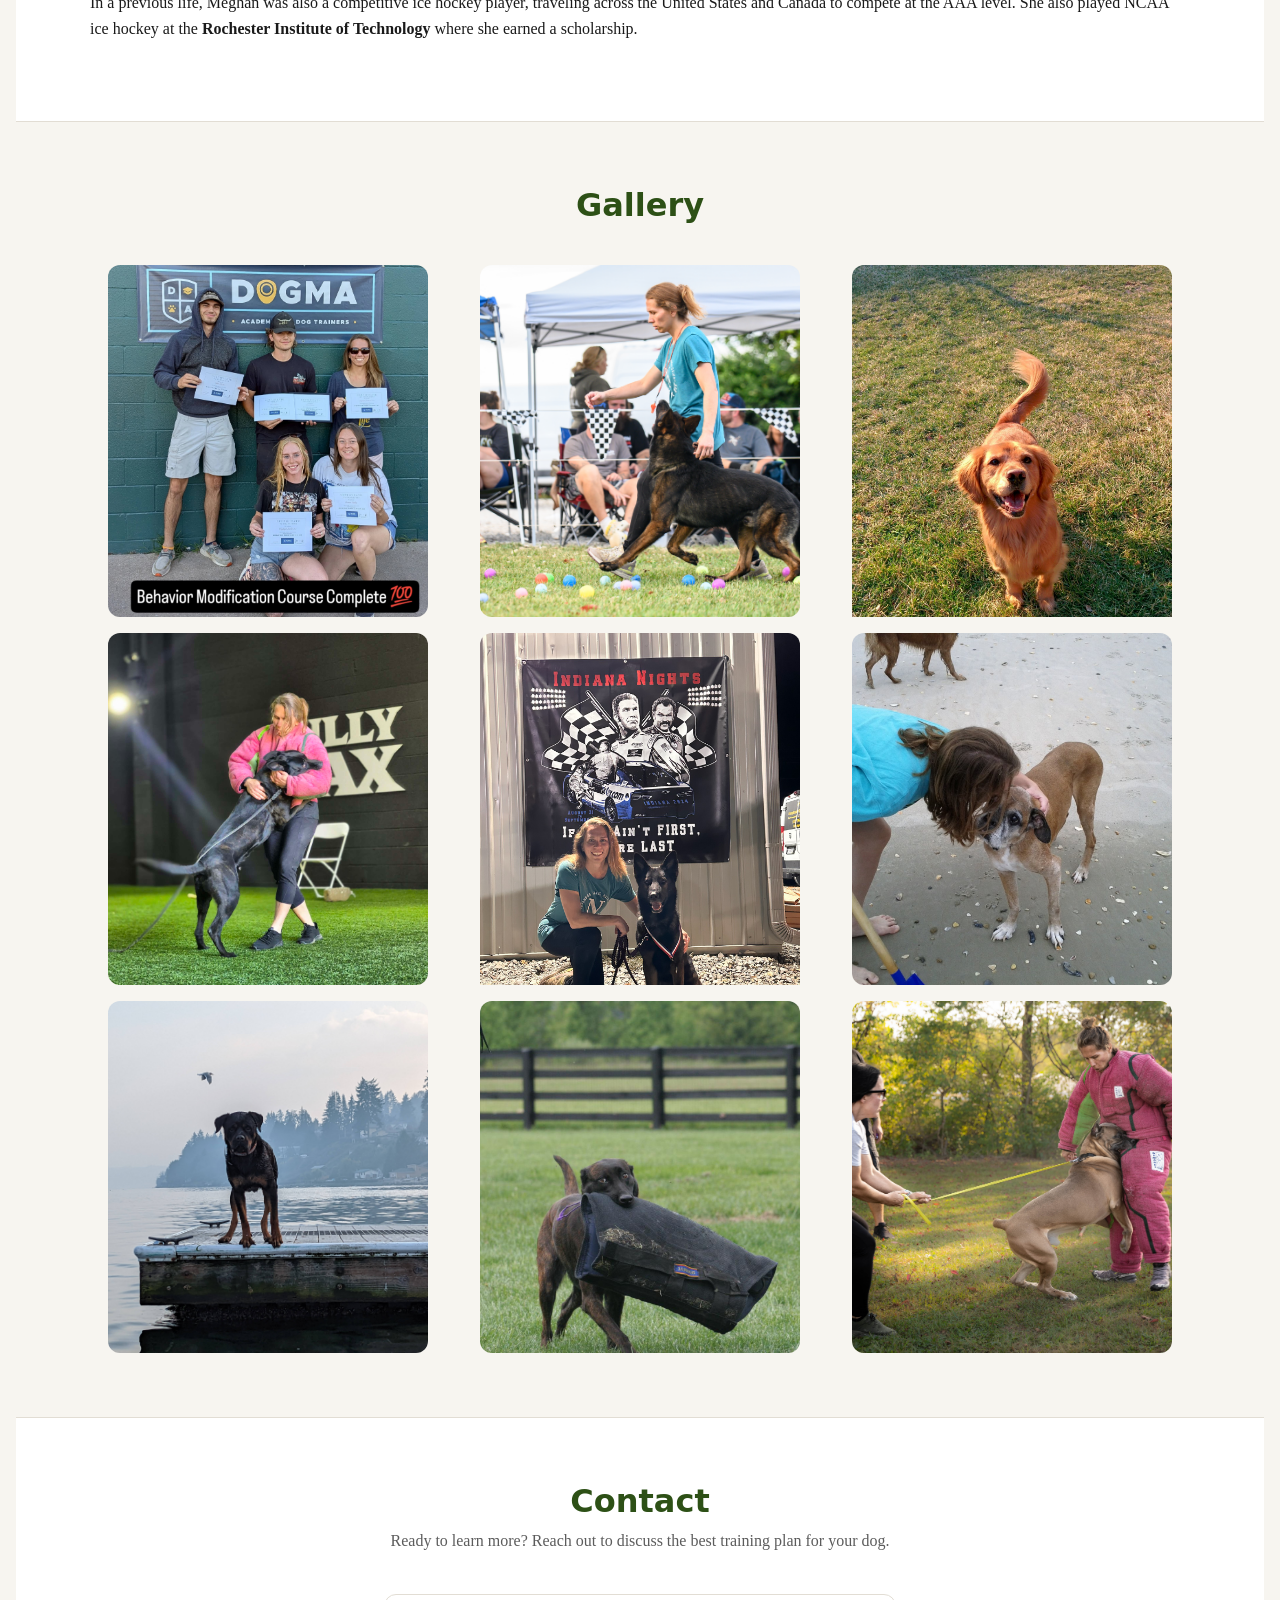
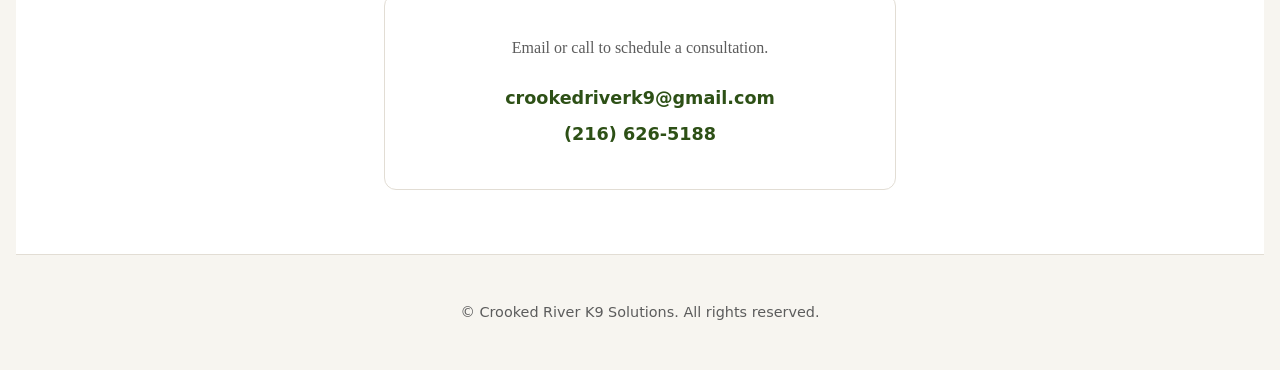
==== commit 56b4ed94: "programs details updates, style fixes" ====
--- a/about.html
+++ b/about.html
@@ -106,9 +106,10 @@
           <p>Ready to learn more? Reach out to discuss the best training plan for your dog.</p>
         </div>
         <div class="contact-box">
-          <p>Ready to get started? All programs begin with free evaluation.</p>
+         <p>Email or call to schedule a consultation.</p>
           <a class="contact-email" href="mailto:crookedriverk9@gmail.com">crookedriverk9@gmail.com</a>
-          ‪(216) 626-5188
+          <a class="contact-phone" href="tel:+12166265188">(216) 626-5188</a>
+          
         </div>
       </div>
     </section>
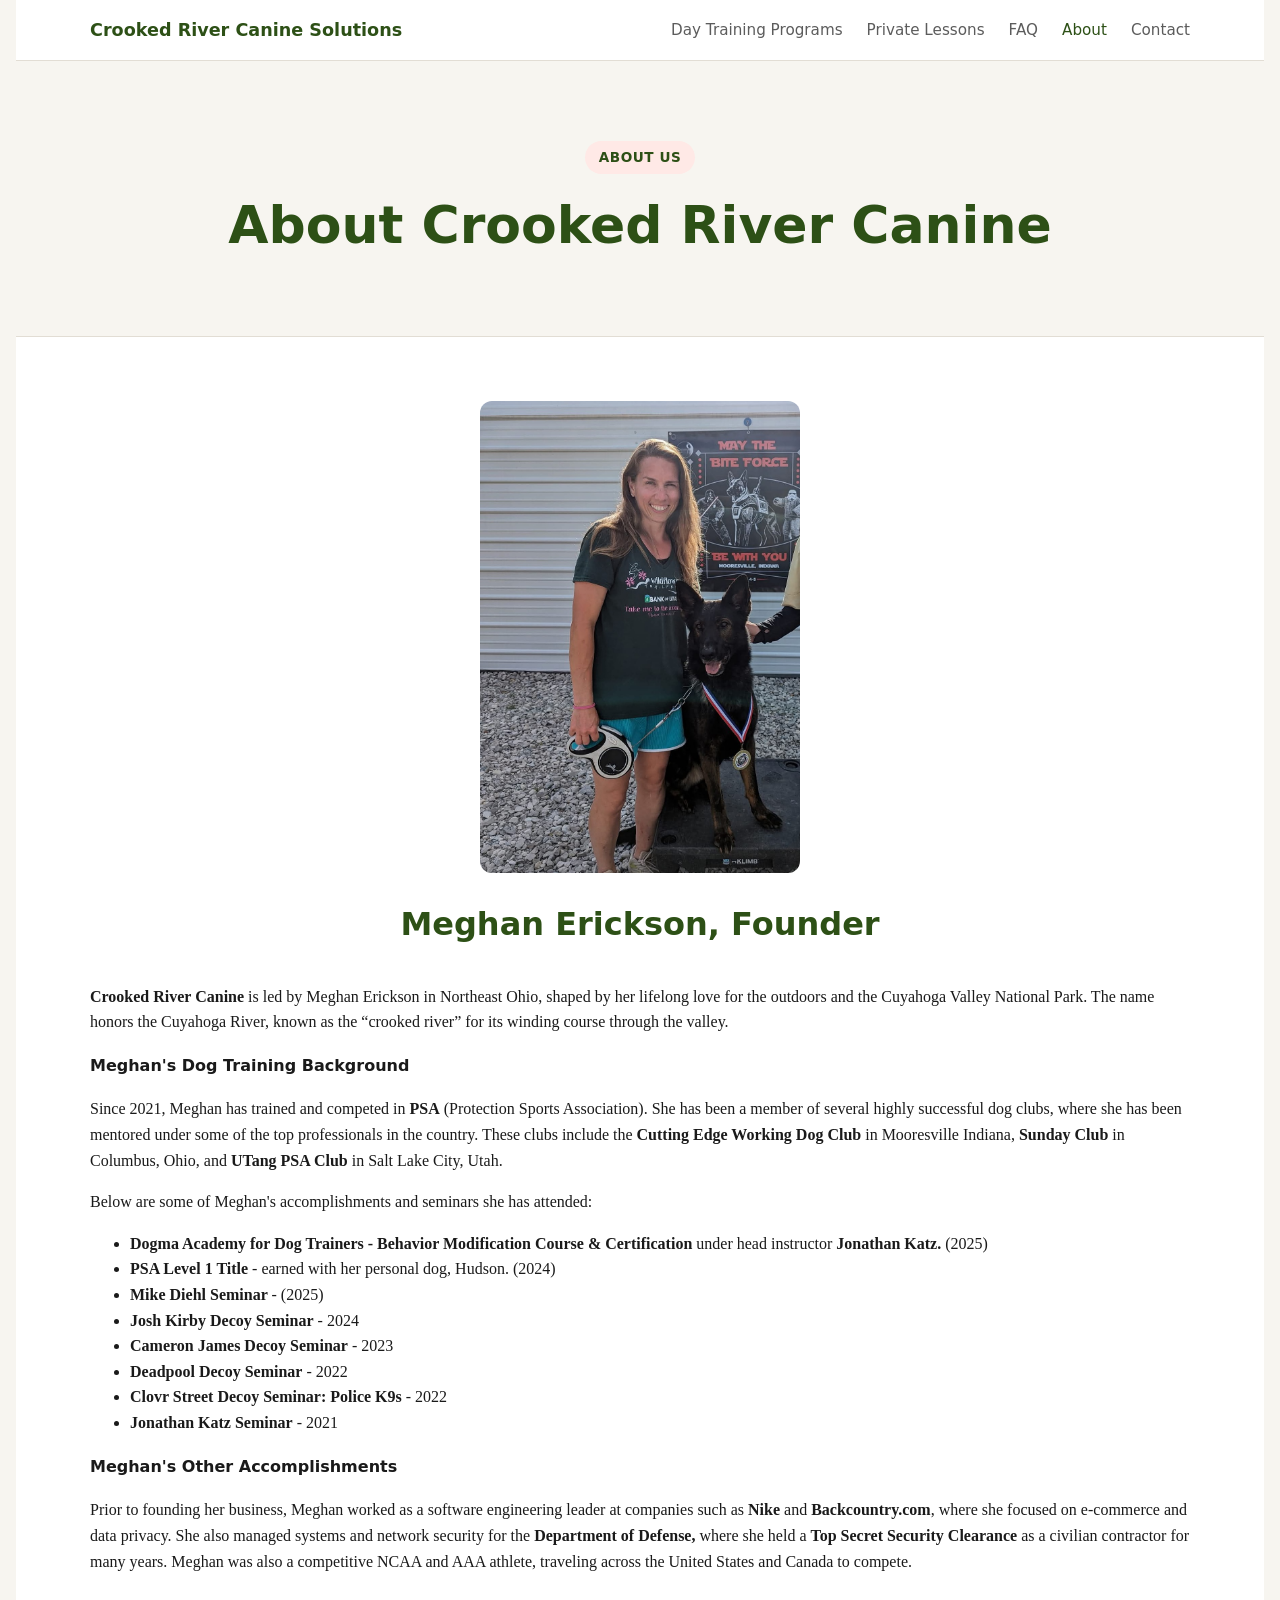
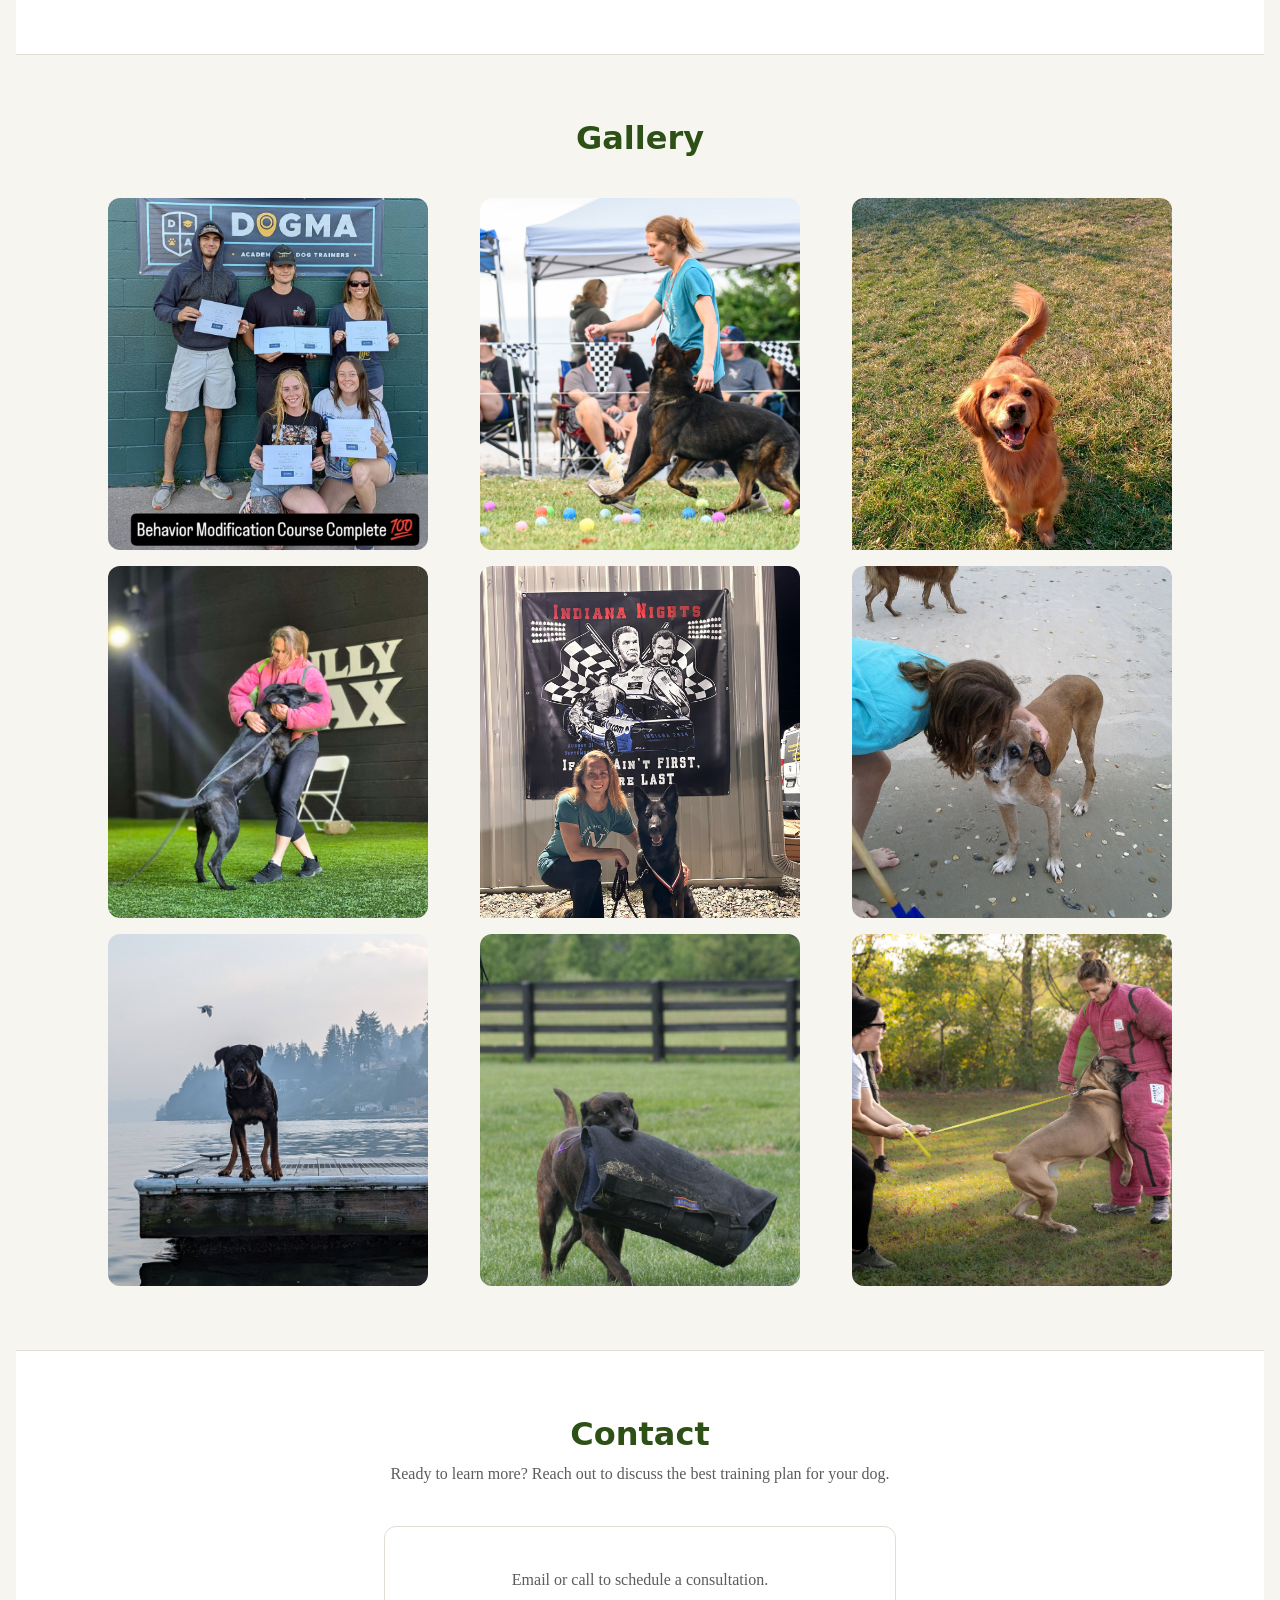
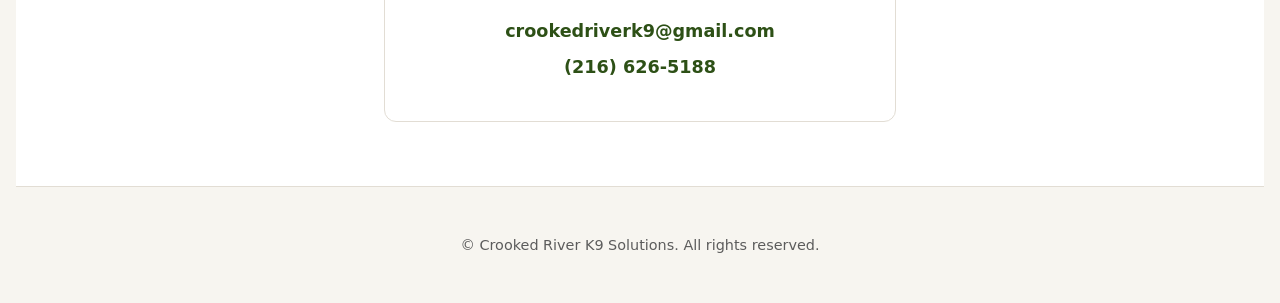
==== commit 5a635715: "cleaned up index.html, edited about me, gitignore properly works" ====
--- a/about.html
+++ b/about.html
@@ -6,6 +6,7 @@
   <meta name="description" content="About Crooked River Canine Solutions — training philosophy, team, and approach.">
   <title>About | Crooked River Canine Solutions</title>
   <link rel="stylesheet" href="styles.css">
+  <link rel="icon" type="image/png" href="images/website_images/icon.png">
 </head>
 <body class="about">
 
@@ -48,8 +49,8 @@
             </p>
             <h4> Meghan's Dog Training Background</h4>
             <p>
-                Since 2021, Meghan has trained and competed in <b> PSA</b> (Protection Sports Association) with her personal dogs.
-                She has been a member of several highly successful dog clubs, where she has mentored under some of the top 
+                Since 2021, Meghan has trained and competed in <b> PSA</b> (Protection Sports Association).
+                She has been a member of several highly successful dog clubs, where she has been mentored under some of the top 
                 professionals in the country. These clubs include the <b>Cutting Edge Working Dog Club</b> in Mooresville Indiana, 
                 <b>Sunday Club</b> in Columbus, Ohio, and <b>UTang PSA Club</b> in Salt Lake City, Utah.
             </p>
@@ -68,13 +69,9 @@
             <p>
                 Prior to founding her business, Meghan worked as a software engineering leader at companies such as <b>Nike</b> and <b>Backcountry.com</b>,
                 where she focused on e-commerce and data privacy. 
-                She also managed systems and network security for the <b>Department of Defense - Military Counterintelligence </b>, 
-                where she held a <b>Top Secret Security Clearance</b> as a civilian contractor for many years. 
-             </p>
-             <p>
-               In a previous life, Meghan was also a competitive ice hockey player, traveling across the United States and Canada to 
-               compete at the AAA level. She also played NCAA ice hockey at the <b>Rochester Institute of Technology</b> 
-               where she earned a scholarship.
+                She also managed systems and network security for the <b>Department of Defense, </b>
+                where she held a <b>Top Secret Security Clearance</b> as a civilian contractor for many years.  Meghan was also a competitive NCAA and AAA athlete, traveling across the United States and Canada to 
+               compete.
              </p>
         </div>
       </div>
@@ -108,6 +105,7 @@
         <div class="contact-box">
          <p>Email or call to schedule a consultation.</p>
           <a class="contact-email" href="mailto:crookedriverk9@gmail.com">crookedriverk9@gmail.com</a>
+          <br>
           <a class="contact-phone" href="tel:+12166265188">(216) 626-5188</a>
           
         </div>
--- a/styles.css
+++ b/styles.css
@@ -5,6 +5,8 @@
   --color-muted: #5c5c5c;
   --color-accent: #2d5016;
   --color-accent-light: #4a7c2a;
+  --color-salmon: #f18f88;
+  --color-salmon-light: #ffe9e6;
   --color-river: #3a7ca5;
   --color-border: #e2ddd4;
   --max-width: 1100px;
@@ -99,7 +101,7 @@
 
 .hero-badge {
   display: inline-block;
-  background: #e8f0e3;
+  background: var(--color-salmon-light);
   color: var(--color-accent);
   font-family: system-ui, -apple-system, "Segoe UI", sans-serif;
   font-size: 0.85rem;
@@ -239,6 +241,28 @@
   height: auto;
   display: block;
   border-radius: var(--radius);
+}
+
+/* Position the About photo to the right of the text and keep it responsive */
+.about-content {
+  display: grid;
+  grid-template-columns: 1fr min(18rem, 35%);
+  gap: 1.5rem;
+  align-items: start;
+}
+
+.about-photo img {
+  width: 100%;
+  height: auto;
+  display: block;
+  border-radius: var(--radius);
+  object-fit: cover;
+}
+
+@media (max-width: 740px) {
+  .about-content {
+    grid-template-columns: 1fr;
+  }
 }
 
 .image-grid {
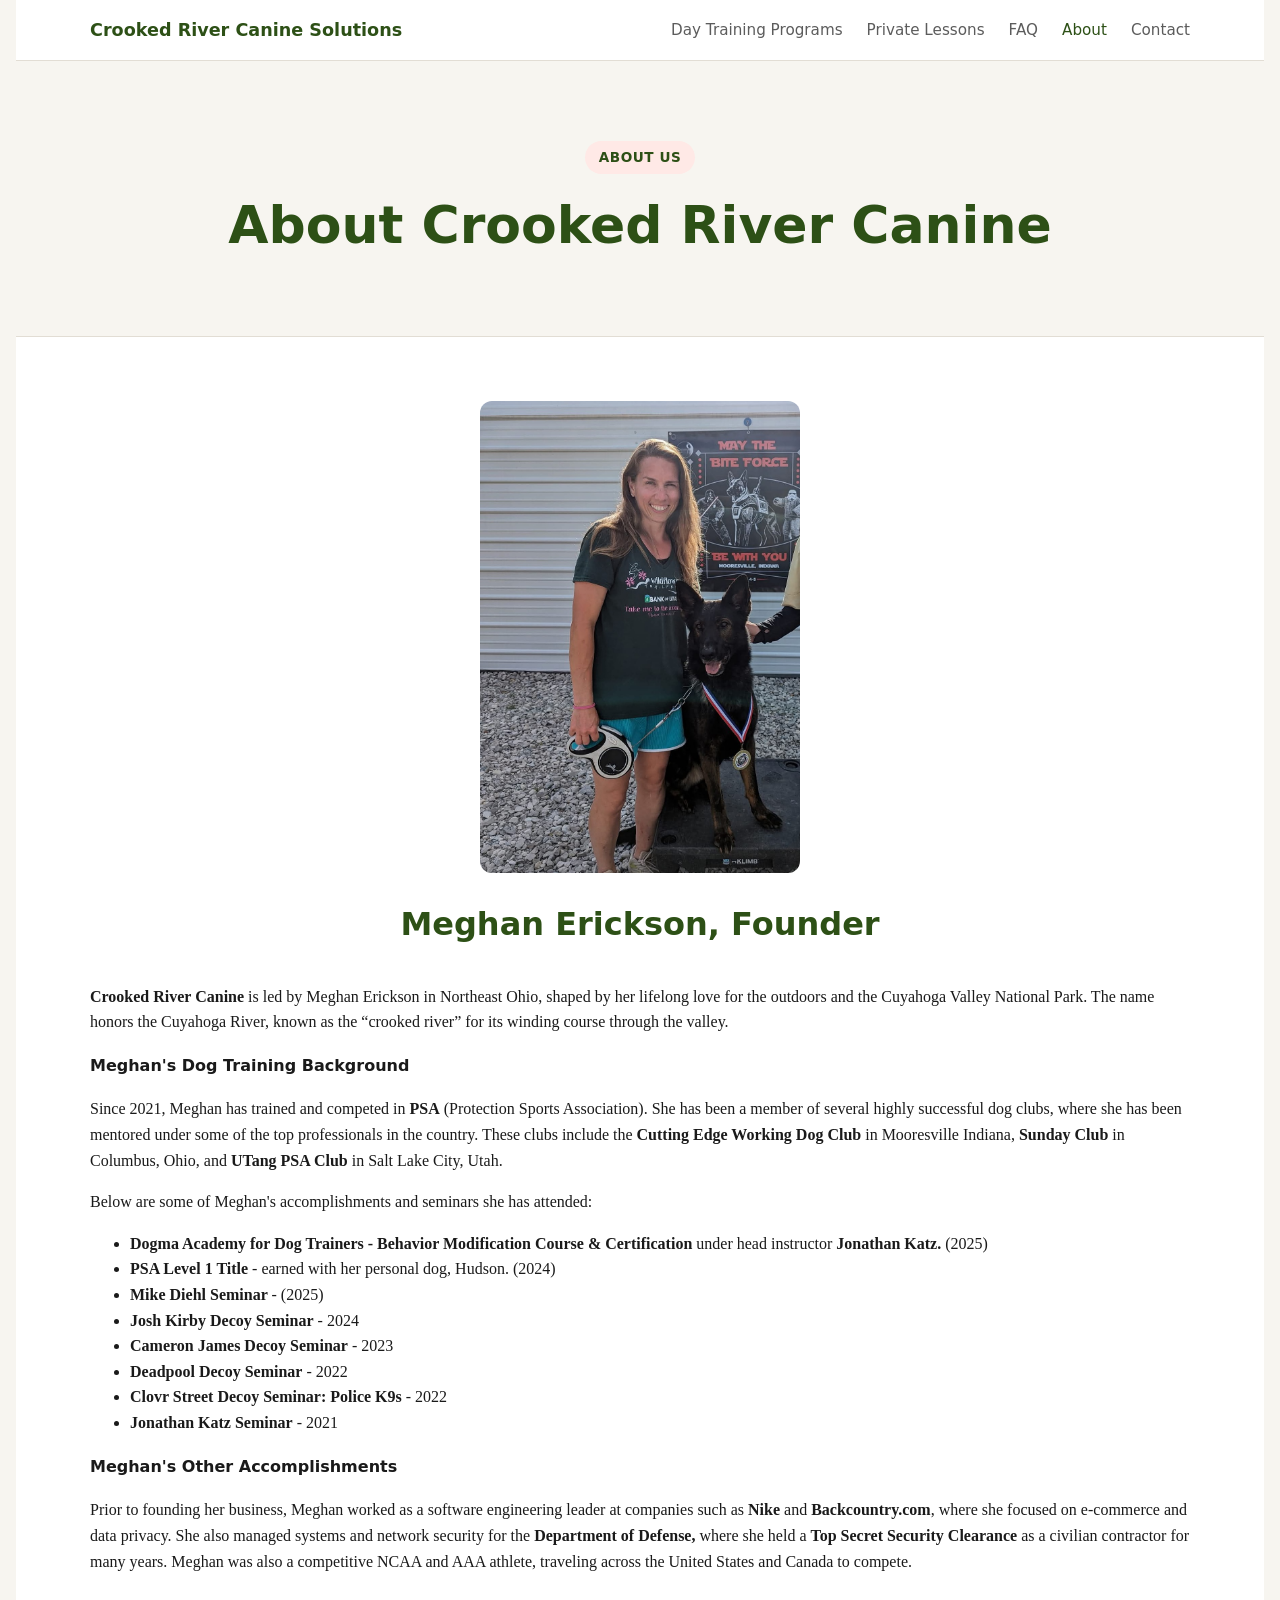
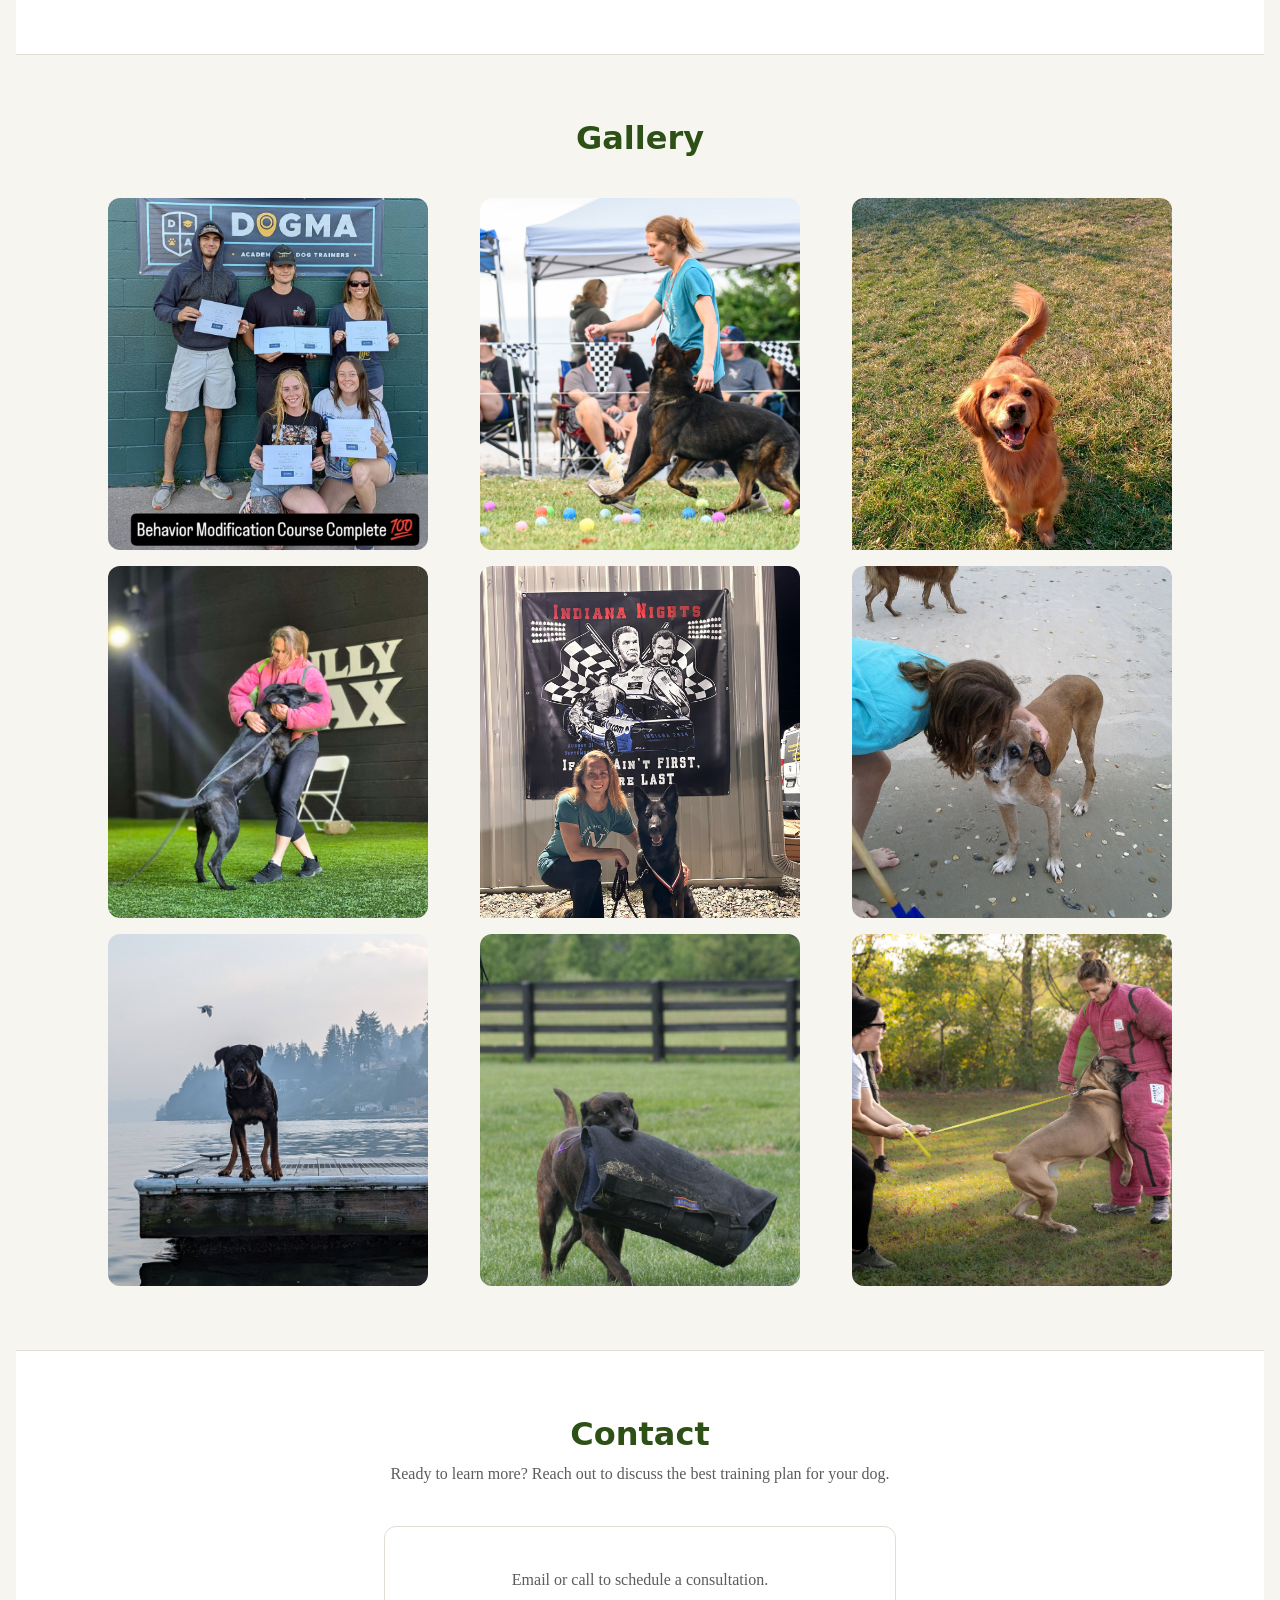
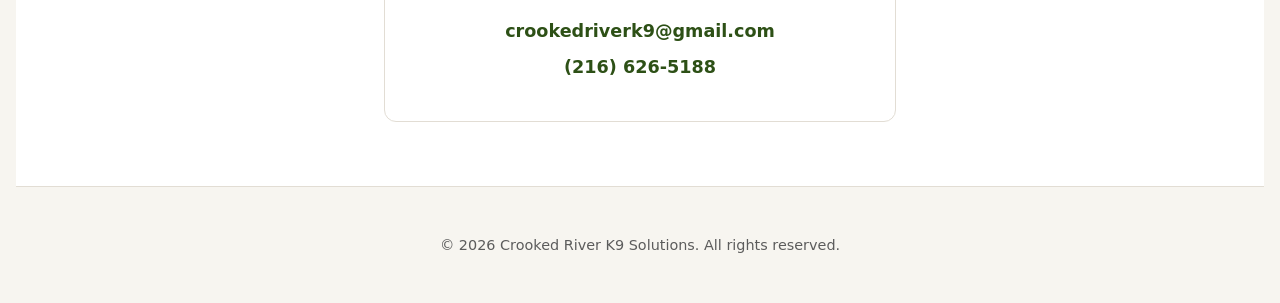
==== commit 52308094: "mobile friendly nav" ====
--- a/about.html
+++ b/about.html
@@ -13,7 +13,12 @@
   <header>
     <div class="container header-inner">
       <a class="logo" href="index.html">Crooked River Canine Solutions</a>
-      <nav aria-label="Main">
+      <button class="nav-toggle" aria-expanded="false" aria-controls="main-nav" aria-label="Open navigation">
+        <span></span>
+        <span></span>
+        <span></span>
+      </button>
+      <nav id="main-nav" aria-label="Main">
         <ul>
           <li><a href="programs.html">Day Training Programs</a></li>
           <li><a href="privates.html">Private Lessons</a></li>
--- a/styles.css
+++ b/styles.css
@@ -88,6 +88,78 @@
 nav a:hover,
 nav a[aria-current="page"] {
   color: var(--color-accent);
+}
+
+.nav-toggle {
+  display: none;
+  width: 2.4rem;
+  height: 2.4rem;
+  padding: 0.2rem;
+  border: none;
+  background: transparent;
+  cursor: pointer;
+  flex-direction: column;
+  justify-content: space-between;
+  align-items: center;
+}
+
+.nav-toggle span {
+  display: block;
+  width: 100%;
+  height: 0.18rem;
+  background: var(--color-text);
+  border-radius: 999px;
+  transition: transform 0.2s ease, opacity 0.2s ease;
+}
+
+.sr-only {
+  position: absolute !important;
+  width: 1px;
+  height: 1px;
+  padding: 0;
+  margin: -1px;
+  overflow: hidden;
+  clip: rect(0, 0, 0, 0);
+  white-space: nowrap;
+  border: 0;
+}
+
+@media (max-width: 680px) {
+  .nav-toggle {
+    display: inline-flex;
+    align-items: center;
+    justify-content: center;
+  }
+  .header-inner {
+    position: relative;
+    align-items: center;
+  }
+  nav[aria-label="Main"] {
+    position: absolute;
+    top: calc(100% + 0.6rem);
+    right: 1rem;
+    left: 1rem;
+    background: var(--color-surface);
+    border: 1px solid var(--color-border);
+    border-radius: var(--radius);
+    box-shadow: 0 16px 28px rgba(0,0,0,0.08);
+    display: none;
+    z-index: 20;
+  }
+  nav[aria-label="Main"].open {
+    display: block;
+  }
+  nav[aria-label="Main"] ul {
+    display: flex;
+    flex-direction: column;
+    gap: 0.5rem;
+    margin: 0;
+    padding: 1rem;
+    list-style: none;
+  }
+  nav[aria-label="Main"] ul li {
+    margin: 0;
+  }
 }
 
 .hero {
@@ -431,10 +503,20 @@
   text-align: center;
   max-width: 32rem;
   margin-inline: auto;
+  width: min(100%, 32rem);
 }
 
 .contact-box p {
   margin: 0 0 1.5rem;
+  font-size: clamp(0.95rem, 2vw, 1rem);
+  line-height: 1.6;
+  word-wrap: break-word;
+}
+
+@media (max-width: 520px) {
+  .contact-box {
+    padding: 1.5rem;
+  }
 }
 
 .contact-email,
